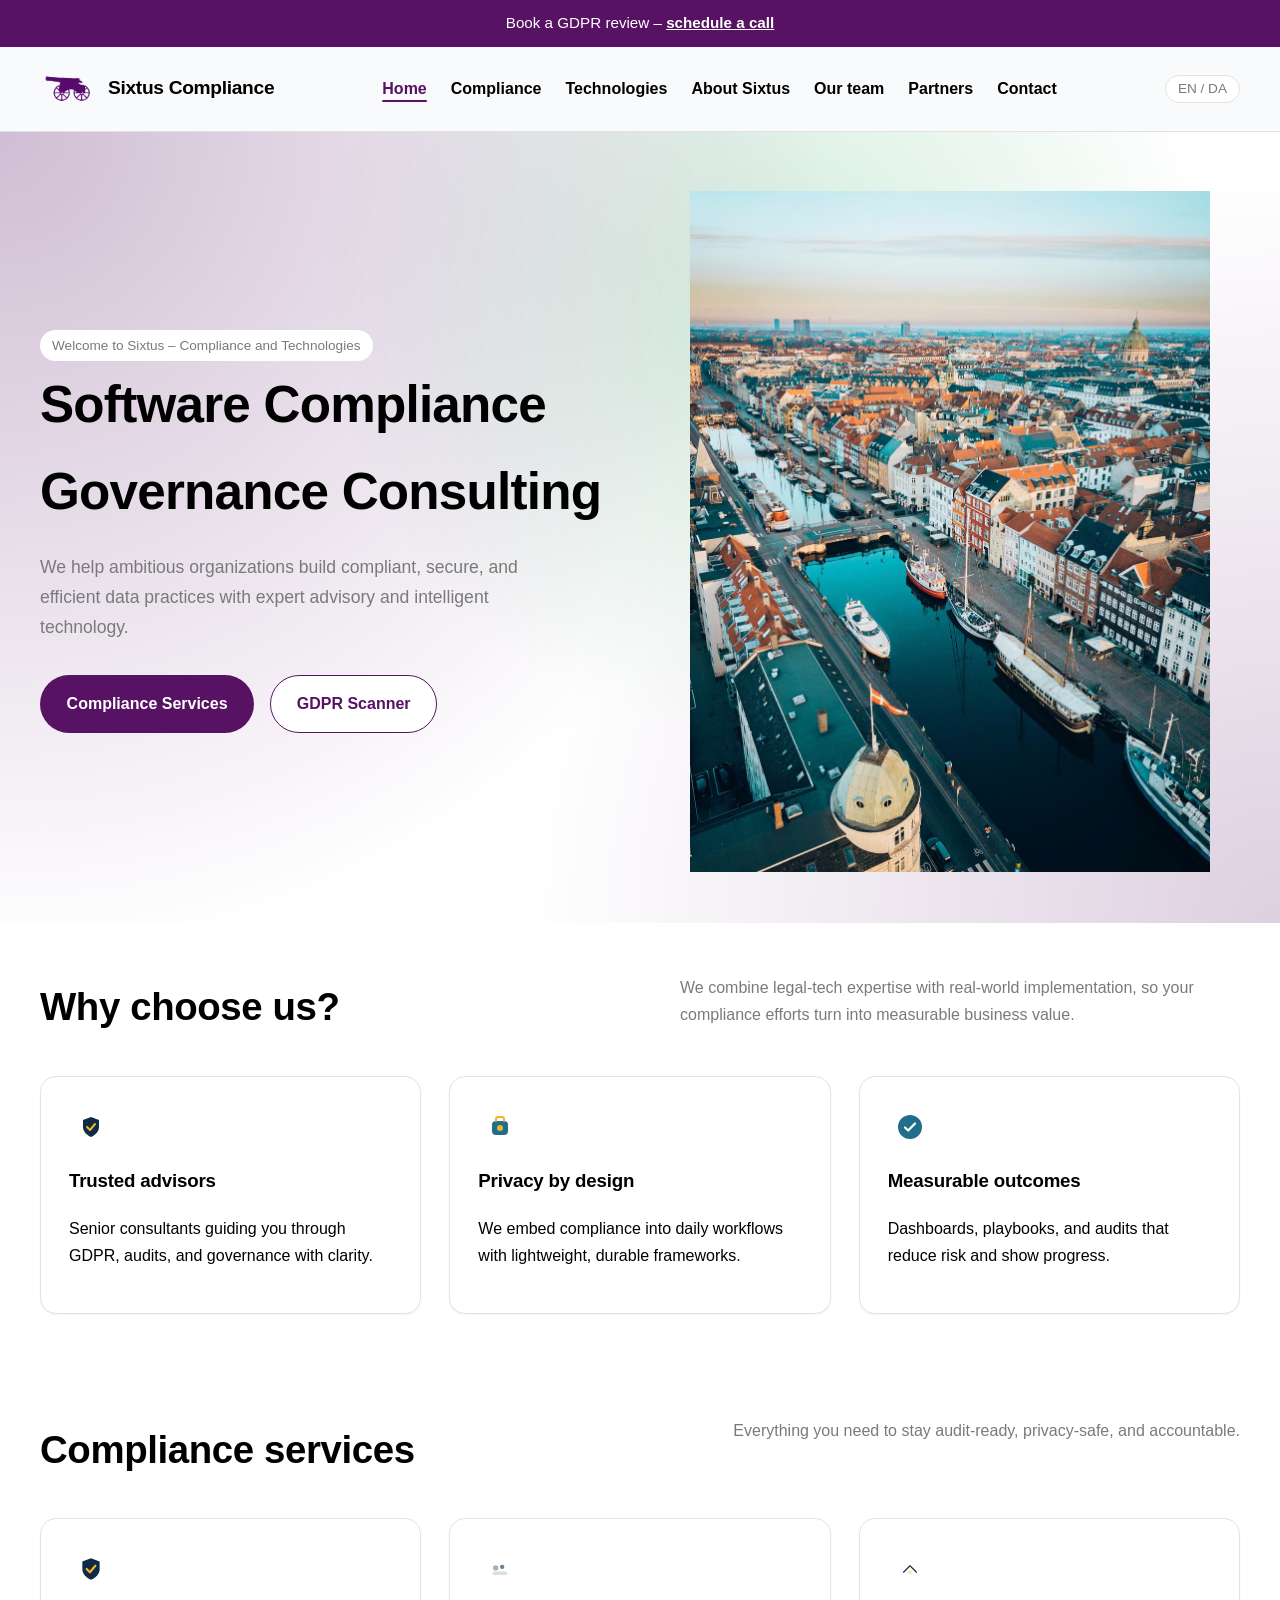
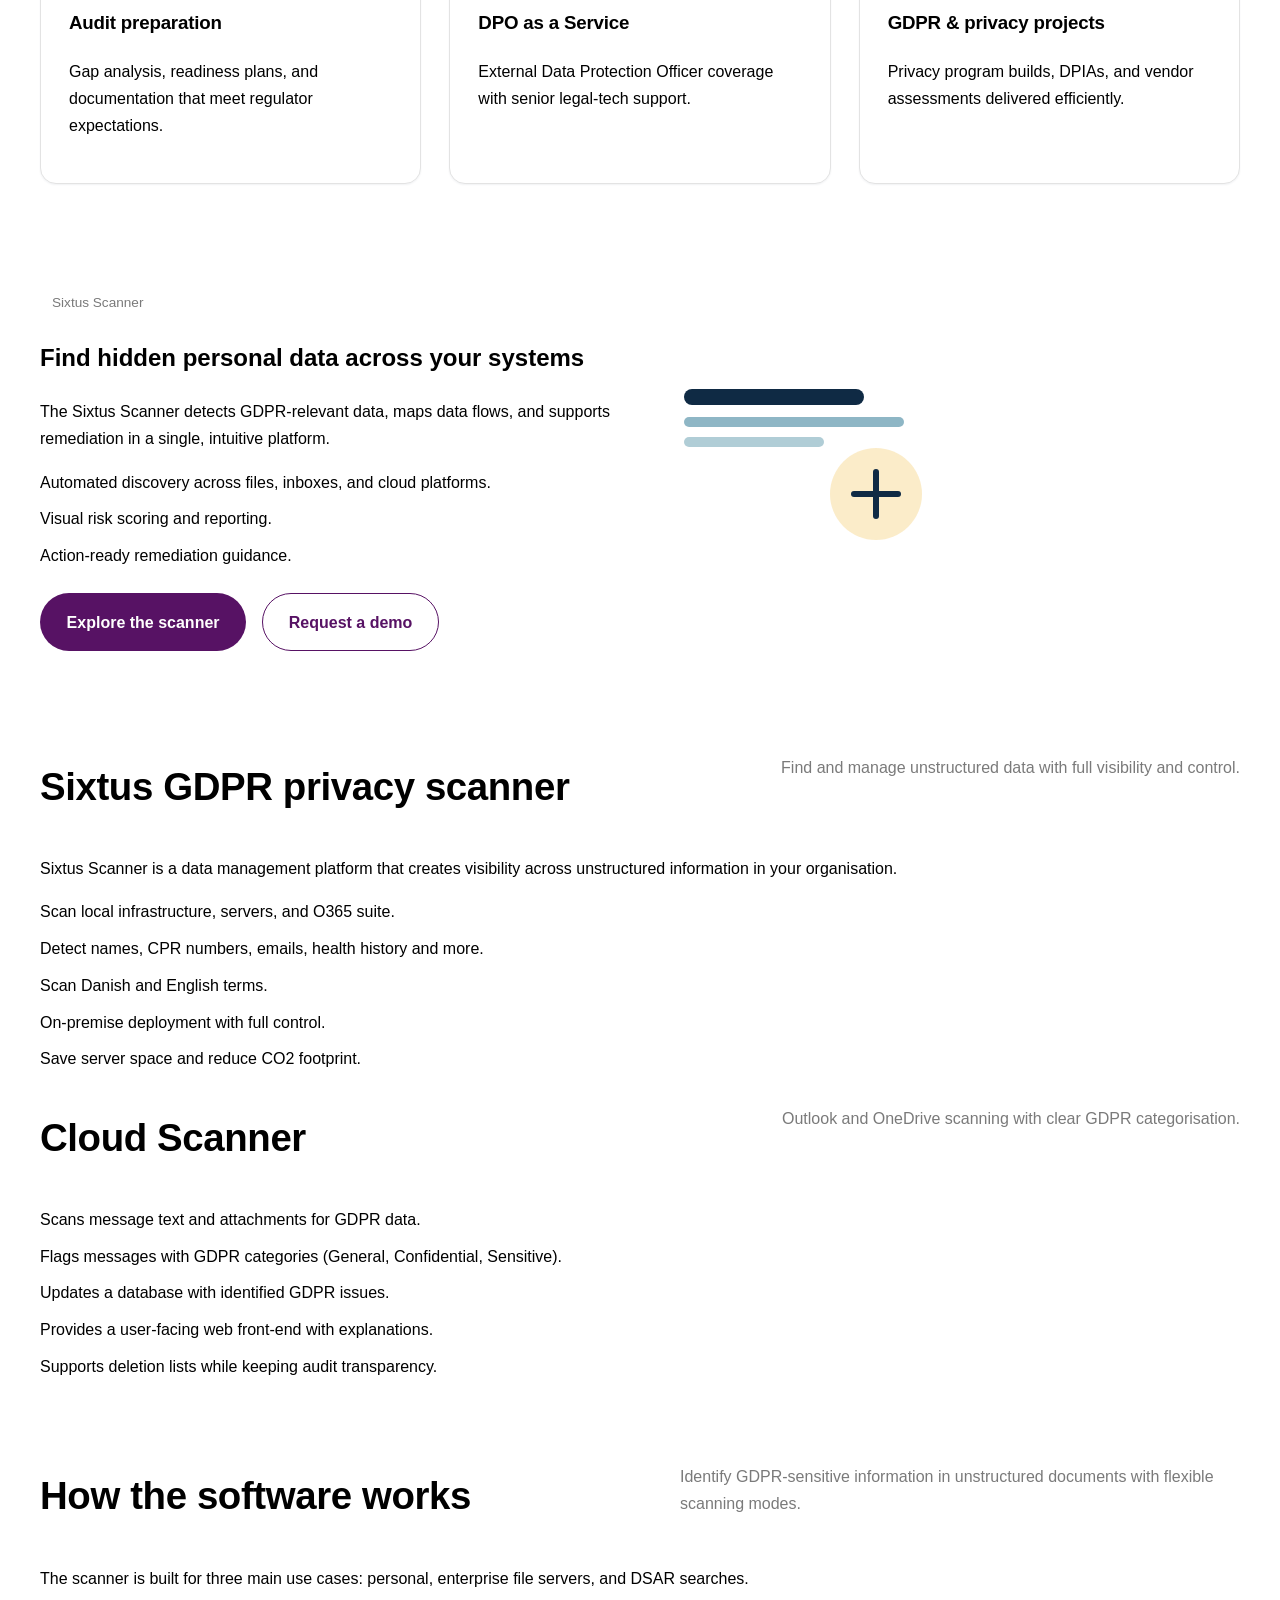
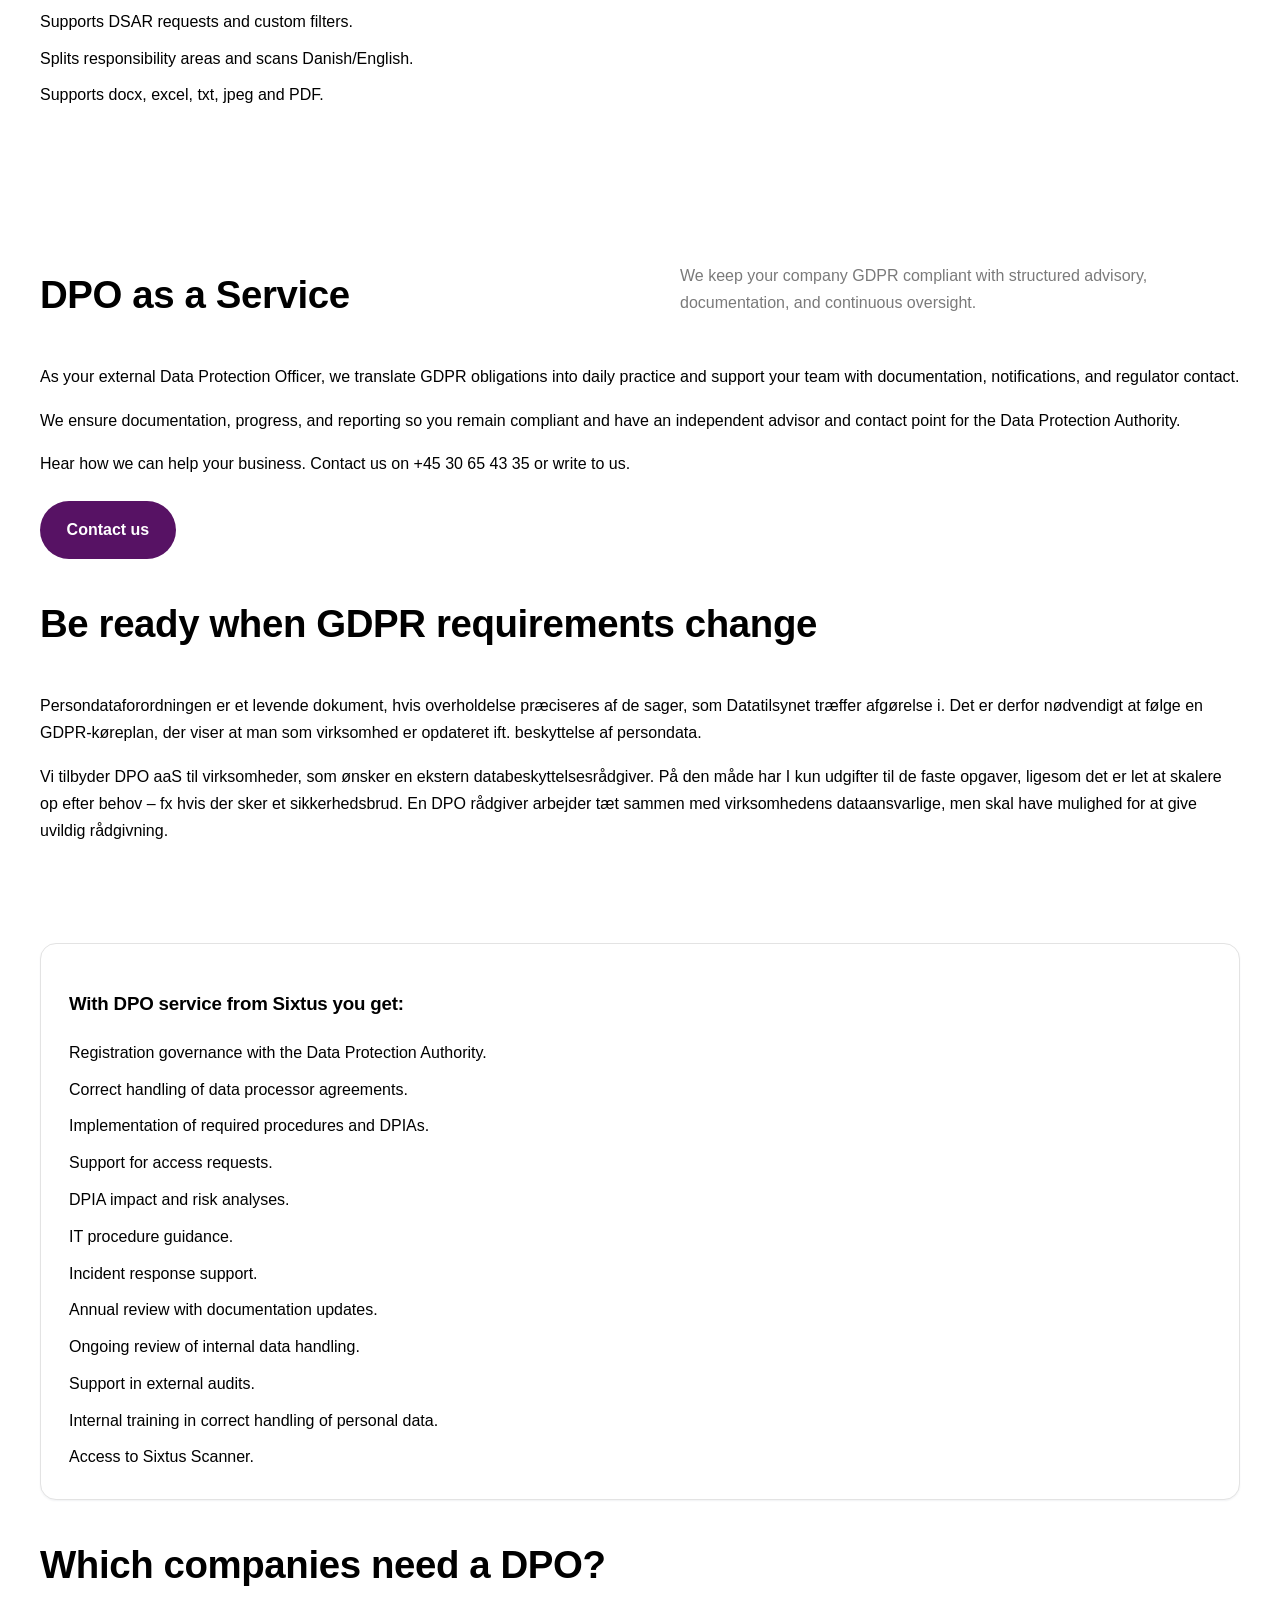
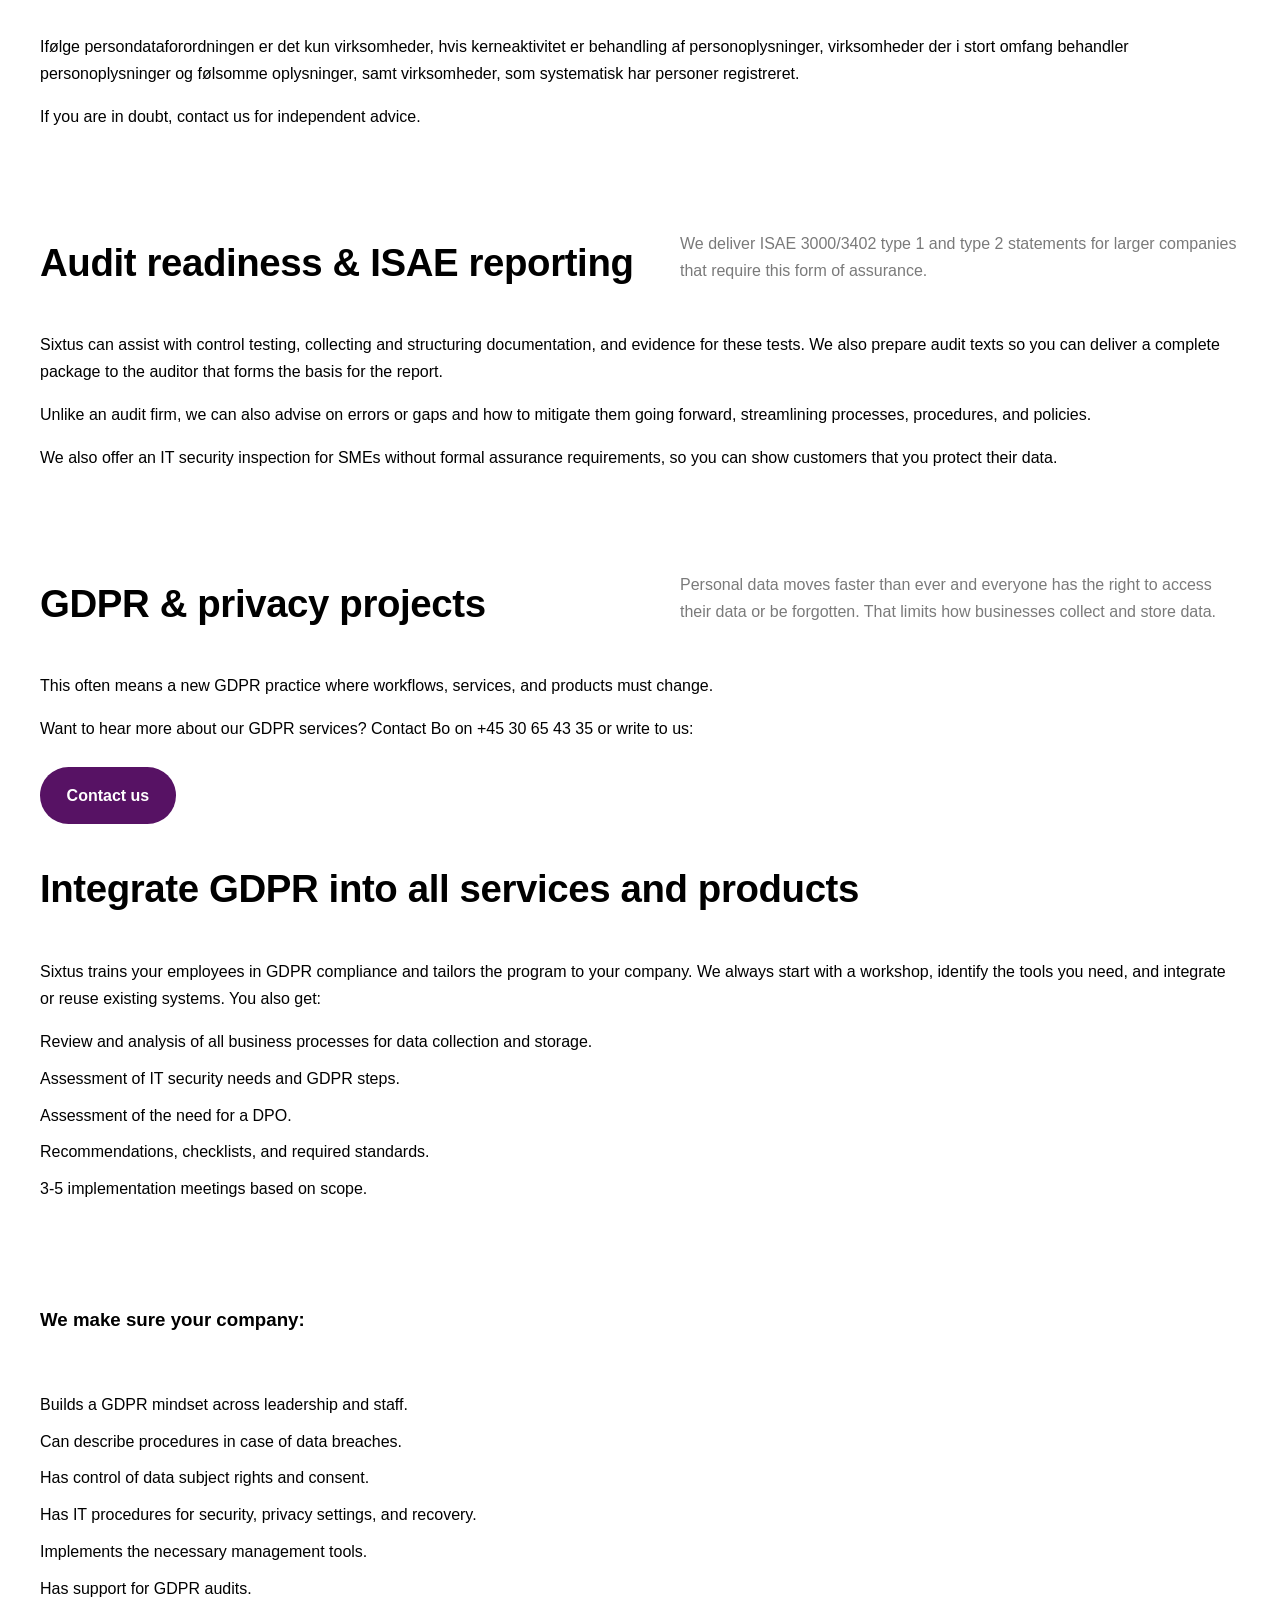
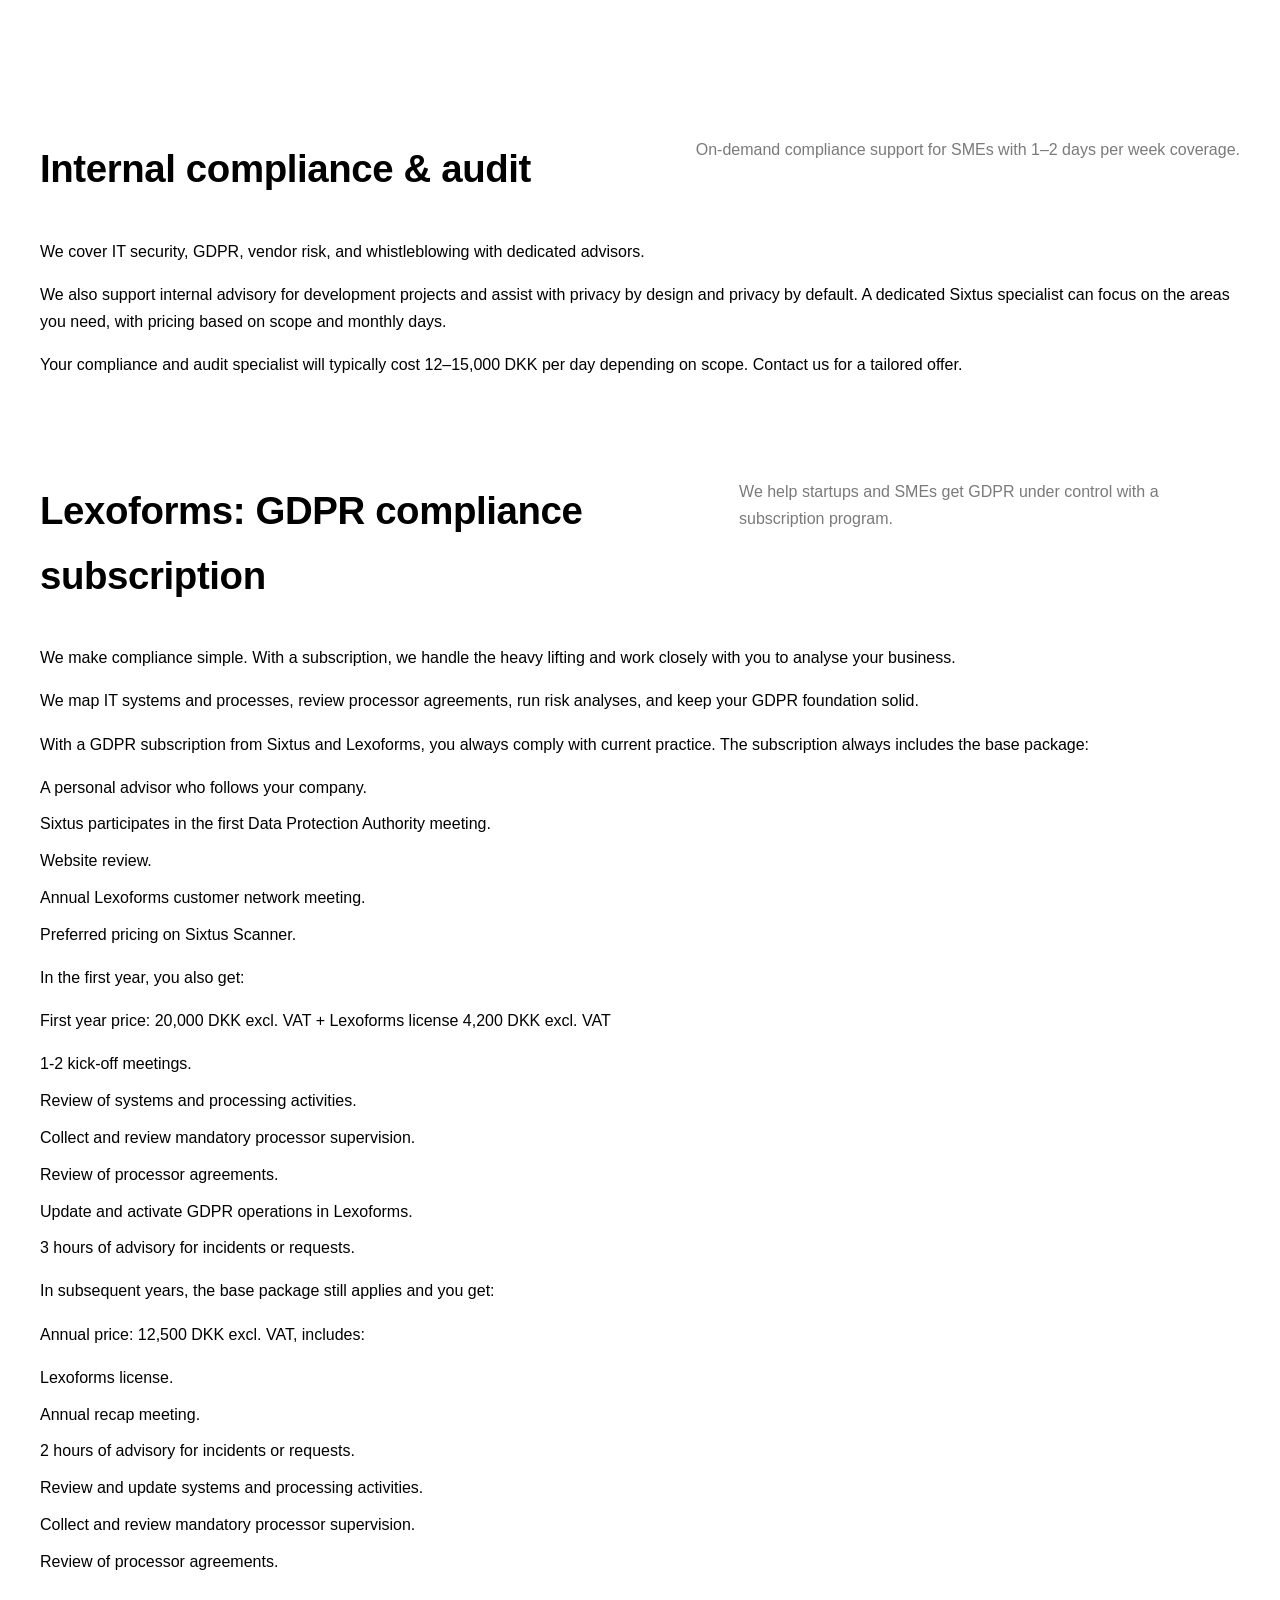
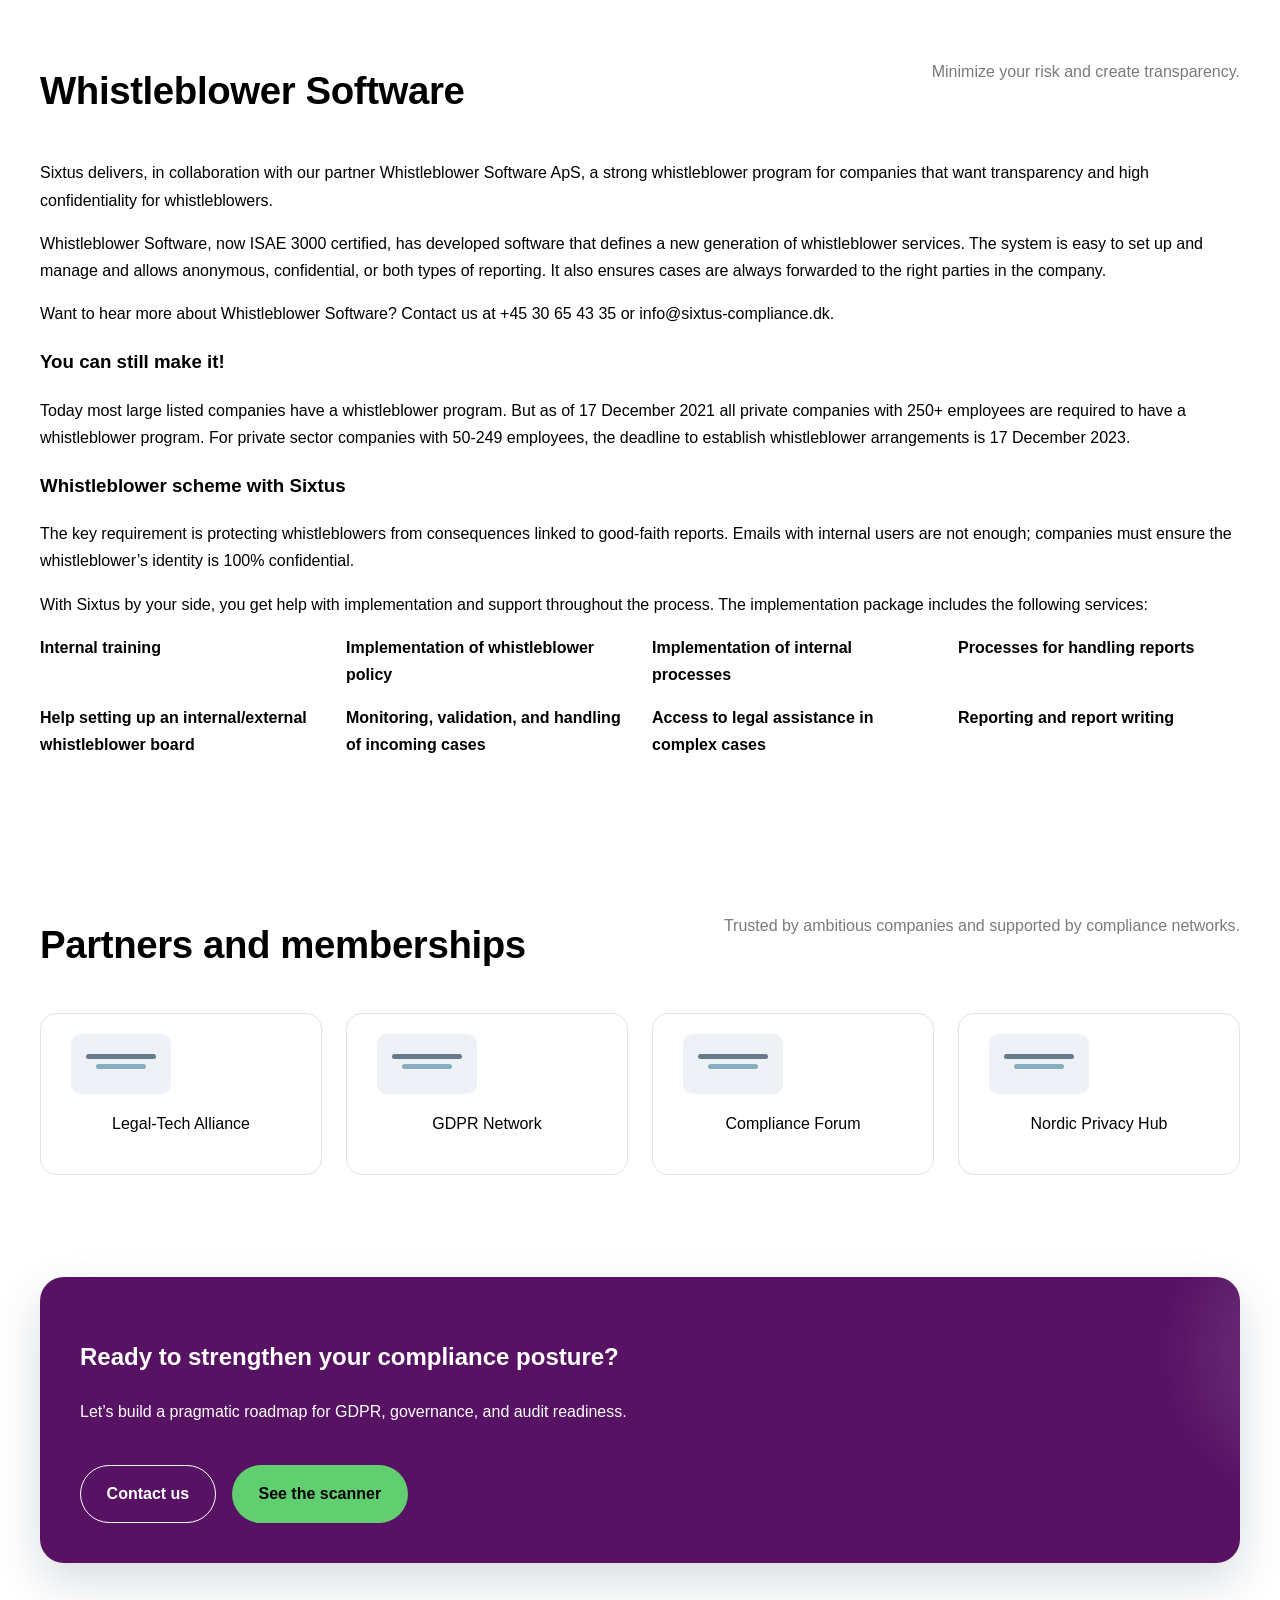
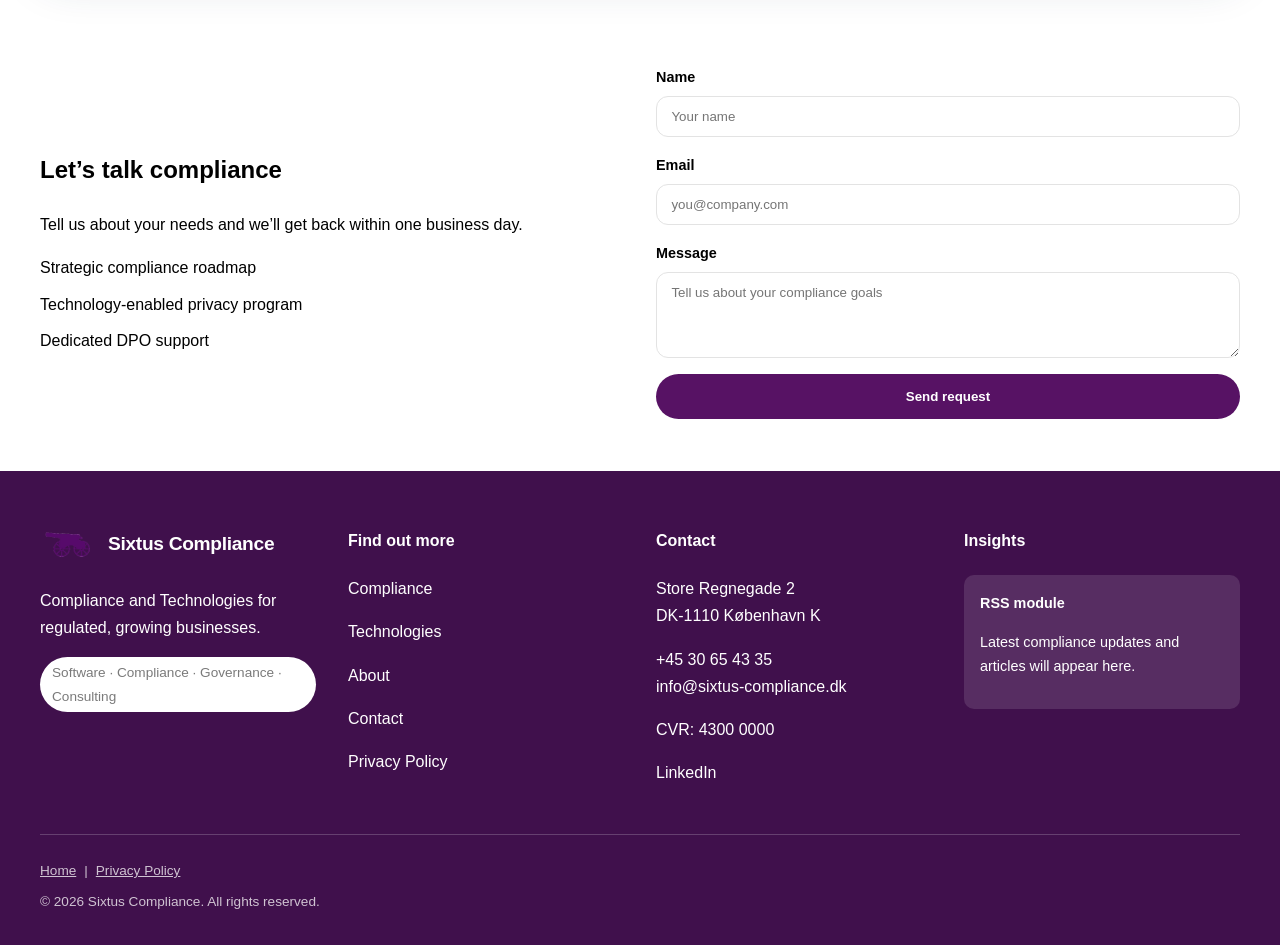
==== index.html @ a1f5cc8c "Move site to repo root for Pages" ====
<!DOCTYPE html>
<html lang="en">
<head>
  <meta charset="UTF-8">
  <meta name="viewport" content="width=device-width, initial-scale=1.0">
  <title>Sixtus Compliance – Modern Demo</title>
  <link rel="stylesheet" href="assets/css/styles.css">
  <link rel="icon" type="image/png" href="assets/images/cannon.png">
</head>
<body>
  <!-- Skip link for keyboard navigation -->
  <a class="skip-link" href="#content">Skip to content</a>
  <!-- Top announcement banner -->
  <div class="announcement">
    Book a GDPR review – <a href="contact.html">schedule a call</a>
  </div>

  <!-- Site header with logo, primary navigation, and language toggle -->
  <header class="site-header">
    <div class="container header-inner">
      <a class="logo" href="index.html">
  <img src="assets/images/cannon.png" alt="Sixtus logo" width="288" height="186" loading="lazy">
        <span>Sixtus Compliance</span>
      </a>

      <button class="nav-toggle" aria-label="Open menu" aria-expanded="false" data-nav-toggle>Menu</button>

      <nav class="primary-nav" aria-label="Primary">
        <ul>
          <li><a href="index.html">Home</a></li>
          <li class="nav-item">
            <a href="compliance.html">Compliance</a>
            <div class="dropdown">
              <a href="compliance.html#audit">Audit preparation</a>
              <a href="compliance.html#dpo">DPO as a Service</a>
              <a href="compliance.html#gdpr">GDPR & privacy projects</a>
              <a href="compliance.html#internal">Internal compliance & audit</a>
              <a href="compliance.html#lexoforms-details">Lexoforms</a>
              <a href="compliance.html#whistleblower-details">Whistleblower Software</a>
            </div>
          </li>
          <li class="nav-item">
            <a href="technologies.html">Technologies</a>
            <div class="dropdown">
              <a href="technologies.html#scanner">Sixtus Scanner</a>
              <a href="technologies.html#how">How it works</a>
            </div>
          </li>
          <li><a href="about.html">About Sixtus</a></li>
          <li><a href="team.html">Our team</a></li>
          <li><a href="partners.html">Partners</a></li>
          <li><a href="contact.html">Contact</a></li>
        </ul>
      </nav>

      <button class="lang-toggle" type="button" aria-label="Language switcher" aria-pressed="false" data-lang-toggle>EN / DA</button>
    </div>

    <div class="container mobile-panel" data-mobile-panel>
      <a href="index.html">Home</a>
      <a href="compliance.html">Compliance</a>
      <div class="sub-links">
        <a href="compliance.html#audit">Audit preparation</a>
        <a href="compliance.html#dpo">DPO as a Service</a>
        <a href="compliance.html#gdpr">GDPR & privacy projects</a>
        <a href="compliance.html#internal">Internal compliance & audit</a>
  <a href="compliance.html#lexoforms-details">Lexoforms</a>
  <a href="compliance.html#whistleblower-details">Whistleblower Software</a>
      </div>
      <a href="technologies.html">Technologies</a>
      <a href="about.html">About Sixtus</a>
      <a href="team.html">Our team</a>
      <a href="partners.html">Partners & memberships</a>
      <a href="contact.html">Contact</a>
    </div>
  </header>

  <!-- Main page content -->
  <main id="content">
    <!-- Hero section with value proposition and CTA -->
    <section class="hero">
      <div class="container hero-grid">
        <div>
          <div class="badge" data-lang-en="Welcome to Sixtus – Compliance and Technologies" data-lang-da="Velkommen til Sixtus – Compliance og Teknologi">Welcome to Sixtus – Compliance and Technologies</div>
          <h1 data-lang-en="Software Compliance Governance Consulting" data-lang-da="Software Compliance Governance Consulting">Software Compliance Governance Consulting</h1>
          <p data-lang-en="We help ambitious organizations build compliant, secure, and efficient data practices with expert advisory and intelligent technology." data-lang-da="Vi hjælper ambitiøse organisationer med at opbygge compliant, sikre og effektive datapraksisser med rådgivning og intelligent teknologi.">We help ambitious organizations build compliant, secure, and efficient data practices with expert advisory and intelligent technology.</p>
          <div class="button-group">
            <a class="btn btn-primary" href="compliance.html" data-lang-en="Compliance Services" data-lang-da="Compliance-ydelser">Compliance Services</a>
            <a class="btn btn-secondary" href="technologies.html" data-lang-en="GDPR Scanner" data-lang-da="GDPR Scanner">GDPR Scanner</a>
          </div>
        </div>
        <div>
          <img src="assets/images/hero-illustration.jpg" alt="Compliance and technology illustration" loading="lazy">
        </div>
      </div>
    </section>

  <!-- Why choose us (value pillars) -->
  <section class="section">
      <div class="container">
        <div class="section-header">
          <h2 data-lang-en="Why choose us?" data-lang-da="Hvorfor vælge os?">Why choose us?</h2>
          <p data-lang-en="We combine legal-tech expertise with real-world implementation, so your compliance efforts turn into measurable business value." data-lang-da="Vi kombinerer legal-tech ekspertise med praktisk implementering, så compliance skaber målbar forretningsværdi.">We combine legal-tech expertise with real-world implementation, so your compliance efforts turn into measurable business value.</p>
        </div>
        <div class="grid grid-3">
          <div class="card">
            <div class="icon-pill">
              <img src="assets/images/icon-shield.svg" alt="Security" width="24" height="24" loading="lazy">
            </div>
            <h3 data-lang-en="Trusted advisors" data-lang-da="Betroede rådgivere">Trusted advisors</h3>
            <p data-lang-en="Senior consultants guiding you through GDPR, audits, and governance with clarity." data-lang-da="Senior-konsulenter guider jer gennem GDPR, audits og governance med klarhed.">Senior consultants guiding you through GDPR, audits, and governance with clarity.</p>
          </div>
          <div class="card">
            <div class="icon-pill">
              <img src="assets/images/icon-privacy.svg" alt="Privacy" width="24" height="24" loading="lazy">
            </div>
            <h3 data-lang-en="Privacy by design" data-lang-da="Privacy by design">Privacy by design</h3>
            <p data-lang-en="We embed compliance into daily workflows with lightweight, durable frameworks." data-lang-da="Vi integrerer compliance i daglige arbejdsgange med lette og holdbare rammer.">We embed compliance into daily workflows with lightweight, durable frameworks.</p>
          </div>
          <div class="card">
            <div class="icon-pill">
              <img src="assets/images/icon-check.svg" alt="Verified" width="24" height="24" loading="lazy">
            </div>
            <h3 data-lang-en="Measurable outcomes" data-lang-da="Målbare resultater">Measurable outcomes</h3>
            <p data-lang-en="Dashboards, playbooks, and audits that reduce risk and show progress." data-lang-da="Dashboards, playbooks og audits der reducerer risiko og viser fremdrift.">Dashboards, playbooks, and audits that reduce risk and show progress.</p>
          </div>
        </div>
      </div>
    </section>

  <!-- Compliance services overview -->
  <section class="section" id="services">
      <div class="container">
        <div class="section-header">
          <h2 data-lang-en="Compliance services" data-lang-da="Compliance-ydelser">Compliance services</h2>
          <p data-lang-en="Everything you need to stay audit-ready, privacy-safe, and accountable." data-lang-da="Alt du behøver for at være audit-klar, privacy-sikker og ansvarlig.">Everything you need to stay audit-ready, privacy-safe, and accountable.</p>
        </div>
        <div class="grid grid-3">
          <div class="card" id="audit">
            <div class="icon-pill">
              <img src="assets/images/icon-shield.svg" alt="Audit preparation" width="26" height="26" loading="lazy">
            </div>
            <h3 data-lang-en="Audit preparation" data-lang-da="Audit-forberedelse">Audit preparation</h3>
            <p data-lang-en="Gap analysis, readiness plans, and documentation that meet regulator expectations." data-lang-da="Gap-analyse, readiness-planer og dokumentation der matcher regulatoriske krav.">Gap analysis, readiness plans, and documentation that meet regulator expectations.</p>
          </div>
          <div class="card" id="dpo">
            <div class="icon-pill">
              <img src="assets/images/team.svg" alt="DPO" width="26" height="26" loading="lazy">
            </div>
            <h3 data-lang-en="DPO as a Service" data-lang-da="DPO som en service">DPO as a Service</h3>
            <p data-lang-en="External Data Protection Officer coverage with senior legal-tech support." data-lang-da="Ekstern DPO-dækning med senior legal-tech support.">External Data Protection Officer coverage with senior legal-tech support.</p>
          </div>
          <div class="card" id="gdpr">
            <div class="icon-pill">
              <img src="assets/images/governance.svg" alt="GDPR projects" width="26" height="26" loading="lazy">
            </div>
            <h3 data-lang-en="GDPR & privacy projects" data-lang-da="GDPR- og privacy-projekter">GDPR & privacy projects</h3>
            <p data-lang-en="Privacy program builds, DPIAs, and vendor assessments delivered efficiently." data-lang-da="Privacy-programmer, DPIA'er og leverandørvurderinger leveret effektivt.">Privacy program builds, DPIAs, and vendor assessments delivered efficiently.</p>
          </div>
        </div>
      </div>
    </section>

  <!-- Scanner highlight block -->
  <section class="section" id="scanner">
      <div class="container split">
        <div>
          <div class="badge" data-lang-en="Sixtus Scanner" data-lang-da="Sixtus Scanner">Sixtus Scanner</div>
          <h2 data-lang-en="Find hidden personal data across your systems" data-lang-da="Find skjulte persondata på tværs af jeres systemer">Find hidden personal data across your systems</h2>
          <p data-lang-en="The Sixtus Scanner detects GDPR-relevant data, maps data flows, and supports remediation in a single, intuitive platform." data-lang-da="Sixtus Scanner identificerer GDPR-relevante data, kortlægger dataflow og understøtter remediation i én intuitiv platform.">The Sixtus Scanner detects GDPR-relevant data, maps data flows, and supports remediation in a single, intuitive platform.</p>
          <ul class="icon-list">
            <li data-lang-en="Automated discovery across files, inboxes, and cloud platforms." data-lang-da="Automatiseret discovery på tværs af filer, indbakker og cloud-platforme."><img src="assets/images/icon-check.svg" alt="" width="20" height="20" loading="lazy"> Automated discovery across files, inboxes, and cloud platforms.</li>
            <li data-lang-en="Visual risk scoring and reporting." data-lang-da="Visuel risikoscore og rapportering."><img src="assets/images/icon-check.svg" alt="" width="20" height="20" loading="lazy"> Visual risk scoring and reporting.</li>
            <li data-lang-en="Action-ready remediation guidance." data-lang-da="Handlingsklar remediation-guidance."><img src="assets/images/icon-check.svg" alt="" width="20" height="20" loading="lazy"> Action-ready remediation guidance.</li>
          </ul>
          <div class="button-group button-group--spaced">
            <a class="btn btn-primary" href="technologies.html" data-lang-en="Explore the scanner" data-lang-da="Udforsk scanneren">Explore the scanner</a>
            <a class="btn btn-secondary" href="contact.html" data-lang-en="Request a demo" data-lang-da="Book en demo">Request a demo</a>
          </div>
        </div>
        <div>
          <img src="assets/images/scanner.svg" alt="Sixtus Scanner interface" loading="lazy">
        </div>
      </div>
    </section>

  <!-- Scanner feature details and sub-sections -->
  <section class="section" id="scanner-details">
      <div class="container">
        <div class="section-header">
          <h2 data-lang-en="Sixtus GDPR privacy scanner" data-lang-da="Sixtus GDPR privacy scanner">Sixtus GDPR privacy scanner</h2>
          <p data-lang-en="Find and manage unstructured data with full visibility and control." data-lang-da="Find og håndter jeres ustrukturerede data">Find og håndter jeres ustrukturerede data</p>
        </div>
        <p data-lang-en="Sixtus Scanner is a data management platform that creates visibility across unstructured information in your organisation." data-lang-da="Sixtus Scanner er et unikt data management software, der skaber overblik over ustruktureret data i din virksomhed.">Sixtus Scanner er et unikt data management software, der skaber overblik over ustruktureret data i din virksomhed.</p>
        <ul class="icon-list">
          <li data-lang-en="Scan local infrastructure, servers, and O365 suite." data-lang-da="Scan lokal infrastruktur, servere og O365 Suite"><img src="assets/images/icon-check.svg" alt="" width="20" height="20" loading="lazy"> Scan lokal infrastruktur, servere og O365 Suite</li>
          <li data-lang-en="Detect names, CPR numbers, emails, health history and more." data-lang-da="Scan efter fx navne, CPR-numre, e-mails, sygdomshistorik mv."><img src="assets/images/icon-check.svg" alt="" width="20" height="20" loading="lazy"> Scan efter fx navne, CPR-numre, e-mails, sygdomshistorik mv.</li>
          <li data-lang-en="Scan Danish and English terms." data-lang-da="Scan efter danske og engelske termer"><img src="assets/images/icon-check.svg" alt="" width="20" height="20" loading="lazy"> Scan efter danske og engelske termer</li>
          <li data-lang-en="On-premise deployment with full control." data-lang-da="Få en on-premise løsning og fuld kontrol"><img src="assets/images/icon-check.svg" alt="" width="20" height="20" loading="lazy"> Få en on-premise løsning og fuld kontrol</li>
          <li data-lang-en="Save server space and reduce CO2 footprint." data-lang-da="Spar serverplads og reducerer jeres CO2-udledning"><img src="assets/images/icon-check.svg" alt="" width="20" height="20" loading="lazy"> Spar serverplads og reducerer jeres CO2-udledning</li>
        </ul>

        <div class="section section-spaced" id="cloud-scanner">
          <div class="section-header">
            <h2 data-lang-en="Cloud Scanner" data-lang-da="Cloud Scanner">Cloud Scanner</h2>
            <p data-lang-en="Outlook and OneDrive scanning with clear GDPR categorisation." data-lang-da="Cloud Scanneren læser alle meddelelser i Outlook og dokumenter i OneDrive.">Cloud Scanneren læser alle meddelelser i Outlook og dokumenter i OneDrive.</p>
          </div>
          <ul class="icon-list">
            <li data-lang-en="Scans message text and attachments for GDPR data." data-lang-da="Læser og scanner meddelelsesteksten og vedhæftede filer for GDPR-oplysninger"><img src="assets/images/icon-check.svg" alt="" width="20" height="20" loading="lazy"> Læser og scanner meddelelsesteksten og vedhæftede filer for GDPR-oplysninger</li>
            <li data-lang-en="Flags messages with GDPR categories (General, Confidential, Sensitive)." data-lang-da="Hvis en meddelelse indeholder GDPR-oplysninger, markeres meddelelsen med en synlig kategori"><img src="assets/images/icon-check.svg" alt="" width="20" height="20" loading="lazy"> Hvis en meddelelse indeholder GDPR-oplysninger, markeres meddelelsen med en synlig kategori</li>
            <li data-lang-en="Updates a database with identified GDPR issues." data-lang-da="Opdaterer en database med de identificerede GDPR-problemer"><img src="assets/images/icon-check.svg" alt="" width="20" height="20" loading="lazy"> Opdaterer en database med de identificerede GDPR-problemer</li>
            <li data-lang-en="Provides a user-facing web front-end with explanations." data-lang-da="Tilbyder brugertilgængelig webfront-end med en detaljeret forklaring af alle GDPR-problemer"><img src="assets/images/icon-check.svg" alt="" width="20" height="20" loading="lazy"> Tilbyder brugertilgængelig webfront-end med en detaljeret forklaring af alle GDPR-problemer</li>
            <li data-lang-en="Supports deletion lists while keeping audit transparency." data-lang-da="Scanneren sletter ikke automatisk nogen beskeder eller filer, men giver mulighed for slettelister"><img src="assets/images/icon-check.svg" alt="" width="20" height="20" loading="lazy"> Scanneren sletter ikke automatisk nogen beskeder eller filer, men giver mulighed for slettelister</li>
          </ul>
        </div>

        <div class="section section-spaced" id="scanner-how">
          <div class="section-header">
            <h2 data-lang-en="How the software works" data-lang-da="Sådan fungerer softwaren">Sådan fungerer softwaren</h2>
            <p data-lang-en="Identify GDPR-sensitive information in unstructured documents with flexible scanning modes." data-lang-da="Få hjælp til at identificere GDPR følsomme oplysninger i ustrukturerede dokumenter">Få hjælp til at identificere GDPR følsomme oplysninger i ustrukturerede dokumenter</p>
          </div>
          <p data-lang-en="The scanner is built for three main use cases: personal, enterprise file servers, and DSAR searches." data-lang-da="Scanneren er udviklet til tre hovedformål: en personlig version til privat brug, en version til virksomhedsbrug og en DSAR version.">Scanneren er udviklet til tre hovedformål: en personlig version til privat brug, en version til virksomhedsbrug fx filservere og ekstern scanning af medarbejder-pc’er og en DSAR version.</p>
          <ul class="icon-list">
            <li data-lang-en="Supports DSAR requests and custom filters." data-lang-da="Data Subject Access Requests (DSAR) og opsætning af egne filtre"><img src="assets/images/icon-check.svg" alt="" width="20" height="20" loading="lazy"> Data Subject Access Requests (DSAR)</li>
            <li data-lang-en="Splits responsibility areas and scans Danish/English." data-lang-da="Opdeling af ansvarsområder og scanning på dansk og/eller engelsk"><img src="assets/images/icon-check.svg" alt="" width="20" height="20" loading="lazy"> Opdeling af ansvarsområder</li>
            <li data-lang-en="Supports docx, excel, txt, jpeg and PDF." data-lang-da="Scanning filtyper: docx, excel, txt, jpeg og PDF"><img src="assets/images/icon-check.svg" alt="" width="20" height="20" loading="lazy"> Scanning filtyper: docx, excel, txt, jpeg og PDF</li>
          </ul>
        </div>
      </div>
    </section>

  <!-- DPO service deep-dive -->
  <section class="section" id="compliance-details">
      <div class="container">
        <div class="section-header">
          <h2 data-lang-en="DPO as a Service" data-lang-da="DPO as a Service">DPO as a Service</h2>
          <p data-lang-en="We keep your company GDPR compliant with structured advisory, documentation, and continuous oversight." data-lang-da="Vi holder din virksomhed GDPR compliant">Vi holder din virksomhed GDPR compliant</p>
        </div>
        <p data-lang-en="As your external Data Protection Officer, we translate GDPR obligations into daily practice and support your team with documentation, notifications, and regulator contact." data-lang-da="Som ekstern databeskyttelsesrådgiver (DPO), gør vi det nemmere for din virksomhed at leve op til de gældende GDPR krav og omsætte reglerne for databeskyttelse til praksis.">Som ekstern databeskyttelsesrådgiver (DPO), gør vi det nemmere for din virksomhed at leve op til de gældende GDPR krav og omsætte reglerne for databeskyttelse til praksis.</p>
        <p data-lang-en="We ensure documentation, progress, and reporting so you remain compliant and have an independent advisor and contact point for the Data Protection Authority." data-lang-da="Vi sørger for dokumentation, fremdrift og underretninger, så I løbende overholder persondataforordningen. Vi fungerer også som uvildig rådgiver og kontaktperson til Datatilsynet.">Vi sørger for dokumentation, fremdrift og underretninger, så I løbende overholder persondataforordningen. Vi fungerer også som uvildig rådgiver og kontaktperson til Datatilsynet.</p>
        <p data-lang-en="Hear how we can help your business. Contact us on +45 30 65 43 35 or write to us." data-lang-da="Hør hvordan vi kan hjælpe din virksomhed. Kontakt os på +45 30 65 43 35 eller skriv til os:">Hør hvordan vi kan hjælpe din virksomhed. Kontakt os på +45 30 65 43 35 eller skriv til os:</p>
        <div class="button-group button-group--spaced">
          <a class="btn btn-primary" href="contact.html" data-lang-en="Contact us" data-lang-da="Kontakt os">Kontakt os</a>
        </div>

        <div class="section section-spaced">
          <div class="section-header">
            <h2 data-lang-en="Be ready when GDPR requirements change" data-lang-da="Vær klar når GDPR-kravene opdateres">Vær klar når GDPR-kravene opdateres</h2>
          </div>
          <p data-lang-en="Persondataforordningen er et levende dokument, hvis overholdelse præciseres af de sager, som Datatilsynet træffer afgørelse i. Det er derfor nødvendigt at følge en GDPR-køreplan, der viser at man som virksomhed er opdateret ift. beskyttelse af persondata." data-lang-da="Persondataforordningen er et levende dokument, hvis overholdelse præciseres af de sager, som Datatilsynet træffer afgørelse i. Det er derfor nødvendigt at følge en GDPR-køreplan, der viser at man som virksomhed er opdateret ift. beskyttelse af persondata.">Persondataforordningen er et levende dokument, hvis overholdelse præciseres af de sager, som Datatilsynet træffer afgørelse i. Det er derfor nødvendigt at følge en GDPR-køreplan, der viser at man som virksomhed er opdateret ift. beskyttelse af persondata.</p>
          <p data-lang-en="Vi tilbyder DPO aaS til virksomheder, som ønsker en ekstern databeskyttelsesrådgiver. På den måde har I kun udgifter til de faste opgaver, ligesom det er let at skalere op efter behov – fx hvis der sker et sikkerhedsbrud. En DPO rådgiver arbejder tæt sammen med virksomhedens dataansvarlige, men skal have mulighed for at give uvildig rådgivning." data-lang-da="Vi tilbyder DPO aaS til virksomheder, som ønsker en ekstern databeskyttelsesrådgiver. På den måde har I kun udgifter til de faste opgaver, ligesom det er let at skalere op efter behov – fx hvis der sker et sikkerhedsbrud. En DPO rådgiver arbejder tæt sammen med virksomhedens dataansvarlige, men skal have mulighed for at give uvildig rådgivning.">Vi tilbyder DPO aaS til virksomheder, som ønsker en ekstern databeskyttelsesrådgiver. På den måde har I kun udgifter til de faste opgaver, ligesom det er let at skalere op efter behov – fx hvis der sker et sikkerhedsbrud. En DPO rådgiver arbejder tæt sammen med virksomhedens dataansvarlige, men skal have mulighed for at give uvildig rådgivning.</p>
        </div>

        <div class="card card-spaced">
          <h3 data-lang-en="With DPO service from Sixtus you get:" data-lang-da="Med DPO service fra Sixtus får din virksomhed:">Med DPO service fra Sixtus får din virksomhed:</h3>
          <ul class="icon-list">
            <li data-lang-en="Registration governance with the Data Protection Authority." data-lang-da="Styr på alle registreringer hos Datatilsynet"><img src="assets/images/icon-check.svg" alt="" width="20" height="20" loading="lazy"> Styr på alle registreringer hos Datatilsynet</li>
            <li data-lang-en="Correct handling of data processor agreements." data-lang-da="Korrekt håndtering af databehandleraftaler"><img src="assets/images/icon-check.svg" alt="" width="20" height="20" loading="lazy"> Korrekt håndtering af databehandleraftaler</li>
            <li data-lang-en="Implementation of required procedures and DPIAs." data-lang-da="Implementering af alle nødvendige procedurer og DPIAs"><img src="assets/images/icon-check.svg" alt="" width="20" height="20" loading="lazy"> Implementering af alle nødvendige procedurer</li>
            <li data-lang-en="Support for access requests." data-lang-da="Assistance ifbm. indsigtsanmodninger"><img src="assets/images/icon-check.svg" alt="" width="20" height="20" loading="lazy"> Assistance ifbm. indsigtsanmodninger</li>
            <li data-lang-en="DPIA impact and risk analyses." data-lang-da="Konsekvens- og risikoanalyser (DPIAs)"><img src="assets/images/icon-check.svg" alt="" width="20" height="20" loading="lazy"> Konsekvens- og risikoanalyser (DPIAs)</li>
            <li data-lang-en="IT procedure guidance." data-lang-da="Rådgivning om IT-procedurer ift. GDPR compliance"><img src="assets/images/icon-check.svg" alt="" width="20" height="20" loading="lazy"> Rådgivning om IT-procedurer ift. GDPR compliance</li>
            <li data-lang-en="Incident response support." data-lang-da="Akut support i tilfælde af databrud"><img src="assets/images/icon-check.svg" alt="" width="20" height="20" loading="lazy"> Akut support i tilfælde af databrud</li>
            <li data-lang-en="Annual review with documentation updates." data-lang-da="Årligt eftersyn med opdatering af al dokumentation"><img src="assets/images/icon-check.svg" alt="" width="20" height="20" loading="lazy"> Årligt eftersyn med opdatering af al dokumentation</li>
            <li data-lang-en="Ongoing review of internal data handling." data-lang-da="Løbende revision af den interne datahåndtering og dokumentation"><img src="assets/images/icon-check.svg" alt="" width="20" height="20" loading="lazy"> Løbende revision af den interne datahåndtering og dokumentation</li>
            <li data-lang-en="Support in external audits." data-lang-da="Support og rådgivning i tilfælde af ekstern audit"><img src="assets/images/icon-check.svg" alt="" width="20" height="20" loading="lazy"> Support og rådgivning i tilfælde af ekstern audit</li>
            <li data-lang-en="Internal training in correct handling of personal data." data-lang-da="Intern uddannelse i korrekt håndtering af persondata"><img src="assets/images/icon-check.svg" alt="" width="20" height="20" loading="lazy"> Intern uddannelse i korrekt håndtering af persondata</li>
            <li data-lang-en="Access to Sixtus Scanner." data-lang-da="Adgang til Sixtus Scanner"><img src="assets/images/icon-check.svg" alt="" width="20" height="20" loading="lazy"> Adgang til Sixtus Scanner</li>
          </ul>
        </div>

        <div class="section section-spaced">
          <div class="section-header">
            <h2 data-lang-en="Which companies need a DPO?" data-lang-da="Hvilke virksomheder skal have en DPO?">Hvilke virksomheder skal have en DPO?</h2>
          </div>
          <p data-lang-en="Ifølge persondataforordningen er det kun virksomheder, hvis kerneaktivitet er behandling af personoplysninger, virksomheder der i stort omfang behandler personoplysninger og følsomme oplysninger, samt virksomheder, som systematisk har personer registreret." data-lang-da="Ifølge persondataforordningen er det kun virksomheder, hvis kerneaktivitet er behandling af personoplysninger, virksomheder der i stort omfang behandler personoplysninger og følsomme oplysninger, samt virksomheder, som systematisk har personer registreret.">Ifølge persondataforordningen er det kun virksomheder, hvis kerneaktivitet er behandling af personoplysninger, virksomheder der i stort omfang behandler personoplysninger og følsomme oplysninger, samt virksomheder, som systematisk har personer registreret.</p>
          <p data-lang-en="If you are in doubt, contact us for independent advice." data-lang-da="Hvis du er i tvivl om din virksomhed skal have en DPO, så er du velkommen til at kontakte os for uvildig rådgivning.">Hvis du er i tvivl om din virksomhed skal have en DPO, så er du velkommen til at kontakte os for uvildig rådgivning.</p>
        </div>

  <div class="section section-spaced">
          <div class="section-header">
            <h2 data-lang-en="Audit readiness & ISAE reporting" data-lang-da="Erklæringsklargøring">Erklæringsklargøring</h2>
            <p data-lang-en="We deliver ISAE 3000/3402 type 1 and type 2 statements for larger companies that require this form of assurance." data-lang-da="Vi tilbyder en ISAE 3000/3402 type 1 og type 2 til større virksomheder, der har krav om denne form for revision i deres databehandleraftaler.">Vi tilbyder en ISAE 3000/3402 type 1 og type 2 til større virksomheder, der har krav om denne form for revision i deres databehandleraftaler.</p>
          </div>
          <p data-lang-en="Sixtus can assist with control testing, collecting and structuring documentation, and evidence for these tests. We also prepare audit texts so you can deliver a complete package to the auditor that forms the basis for the report." data-lang-da="Sixtus kan assistere med klargøring til kontroltests, hjælpe med indsamling og strukturering af dokumentation og bevisførelse ift. disse tests. Derudover kan vi assistere med klargøring af revisionstekster, således at I kan levere en samlet pakke til revisoren, som skal danne grundlag for rapporten.">Sixtus kan assistere med klargøring til kontroltests, hjælpe med indsamling og strukturering af dokumentation og bevisførelse ift. disse tests. Derudover kan vi assistere med klargøring af revisionstekster, således at I kan levere en samlet pakke til revisoren, som skal danne grundlag for rapporten.</p>
          <p data-lang-en="Unlike an audit firm, we can also advise on errors or gaps and how to mitigate them going forward, streamlining processes, procedures, and policies." data-lang-da="Samtidig vil vi, i modsætning til et revisionshus, kunne levere rådgivning ift. fejl eller mangler og hvordan disse mitigeres fremadrettet. Dermed kan vi sørge for en strømlining af både processer, procedurer og politikker på området.">Samtidig vil vi, i modsætning til et revisionshus, kunne levere rådgivning ift. fejl eller mangler og hvordan disse mitigeres fremadrettet. Dermed kan vi sørge for en strømlining af både processer, procedurer og politikker på området.</p>
          <p data-lang-en="We also offer an IT security inspection for SMEs without formal assurance requirements, so you can show customers that you protect their data." data-lang-da="Udover ovenstående kan vi også tilbyde en IT-sikkerheds inspektion. Denne løsning er ideel for SMV’er, der ikke har krav fra samarbejdspartnere ift. hvilken type årlig erklæring de skal levere. Med inspektionen vil I også være i stand til at vise jeres kunder, at I passer godt på deres data.">Udover ovenstående kan vi også tilbyde en IT-sikkerheds inspektion. Denne løsning er ideel for SMV’er, der ikke har krav fra samarbejdspartnere ift. hvilken type årlig erklæring de skal levere. Med inspektionen vil I også være i stand til at vise jeres kunder, at I passer godt på deres data.</p>
        </div>

  <div class="section section-spaced">
          <div class="section-header">
            <h2 data-lang-en="GDPR & privacy projects" data-lang-da="GDPR og privacy projekter">GDPR og privacy projekter</h2>
            <p data-lang-en="Personal data moves faster than ever and everyone has the right to access their data or be forgotten. That limits how businesses collect and store data." data-lang-da="Persondata flyder hurtigere end nogensinde før og alle har ret til indsigt i egne data og til at blive glemt. Netop derfor begrænses virksomheders ret til at indhente og opbevare persondata.">Persondata flyder hurtigere end nogensinde før og alle har ret til indsigt i egne data og til at blive glemt. Netop derfor begrænses virksomheders ret til at indhente og opbevare persondata.</p>
          </div>
          <p data-lang-en="This often means a new GDPR practice where workflows, services, and products must change." data-lang-da="Dette indebærer ofte etableringen af en ny GDPR-praksis, hvor både arbejdsgange, men også ydelser og produkter skal ændres.">Dette indebærer ofte etableringen af en ny GDPR-praksis, hvor både arbejdsgange, men også ydelser og produkter skal ændres.</p>
          <p data-lang-en="Want to hear more about our GDPR services? Contact Bo on +45 30 65 43 35 or write to us:" data-lang-da="Vil du høre mere om vores GDPR services? Så kontakt Bo på +45 30 65 43 35 eller skriv til os:">Vil du høre mere om vores GDPR services? Så kontakt Bo på +45 30 65 43 35 eller skriv til os:</p>
          <div class="button-group button-group--spaced">
            <a class="btn btn-primary" href="contact.html" data-lang-en="Contact us" data-lang-da="Kontakt os">Kontakt os</a>
          </div>

          <div class="section section-spaced">
            <div class="section-header">
              <h2 data-lang-en="Integrate GDPR into all services and products" data-lang-da="Integrer GDPR i alle ydelser og produkter">Integrer GDPR i alle ydelser og produkter</h2>
            </div>
            <p data-lang-en="Sixtus trains your employees in GDPR compliance and tailors the program to your company. We always start with a workshop, identify the tools you need, and integrate or reuse existing systems. You also get:" data-lang-da="Sixtus kan hjælpe med at uddanne dine medarbejdere i GDPR compliance og vi skræddersyer forløbet til jeres virksomhed. Et samarbejde indledes altid med en workshop, vi ser på hvilke nye redskaber, din virksomhed har brug for og hvilke eksisterende systemer, der kan integreres eller genbruges. Derudover får I:">Sixtus kan hjælpe med at uddanne dine medarbejdere i GDPR compliance og vi skræddersyer forløbet til jeres virksomhed. Et samarbejde indledes altid med en workshop, vi ser på hvilke nye redskaber, din virksomhed har brug for og hvilke eksisterende systemer, der kan integreres eller genbruges. Derudover får I:</p>
            <ul class="icon-list">
              <li data-lang-en="Review and analysis of all business processes for data collection and storage." data-lang-da="Gennemgået og analyseret alle forretningsprocesser ifm. indsamling og opbevaring af data"><img src="assets/images/icon-check.svg" alt="" width="20" height="20" loading="lazy"> Gennemgået og analyseret alle forretningsprocesser ifm. indsamling og opbevaring af data</li>
              <li data-lang-en="Assessment of IT security needs and GDPR steps." data-lang-da="Afdækket behov for IT-sikkerhed og afdækker de nødvendige skridt mod GDPR compliance"><img src="assets/images/icon-check.svg" alt="" width="20" height="20" loading="lazy"> Afdækket behov for IT-sikkerhed og afdækker de nødvendige skridt mod GDPR compliance</li>
              <li data-lang-en="Assessment of the need for a DPO." data-lang-da="Afdækket nødvendighed for en databeskyttelsesrådgiver (DPO)"><img src="assets/images/icon-check.svg" alt="" width="20" height="20" loading="lazy"> Afdækket nødvendighed for en databeskyttelsesrådgiver (DPO)</li>
              <li data-lang-en="Recommendations, checklists, and required standards." data-lang-da="Anbefalinger, solide tjeklister og nødvendige standarder"><img src="assets/images/icon-check.svg" alt="" width="20" height="20" loading="lazy"> Anbefalinger, solide tjeklister og nødvendige standarder</li>
              <li data-lang-en="3-5 implementation meetings based on scope." data-lang-da="3-5 implementeringsmøder afhængig af opgaven og virksomhedens størrelse."><img src="assets/images/icon-check.svg" alt="" width="20" height="20" loading="lazy"> 3-5 implementeringsmøder afhængig af opgaven og virksomhedens størrelse.</li>
            </ul>
          </div>

          <div class="section section-spaced">
            <div class="section-header">
              <h3 data-lang-en="We make sure your company:" data-lang-da="Vi sørger for at jeres virksomhed:">Vi sørger for at jeres virksomhed:</h3>
            </div>
            <ul class="icon-list">
              <li data-lang-en="Builds a GDPR mindset across leadership and staff." data-lang-da="Opbygger et GDPR-mindset hos ledelse og medarbejdere"><img src="assets/images/icon-check.svg" alt="" width="20" height="20" loading="lazy"> Opbygger et GDPR-mindset hos ledelse og medarbejdere</li>
              <li data-lang-en="Can describe procedures in case of data breaches." data-lang-da="Kan beskrive procedurer i tilfælde af databrud"><img src="assets/images/icon-check.svg" alt="" width="20" height="20" loading="lazy"> Kan beskrive procedurer i tilfælde af databrud</li>
              <li data-lang-en="Has control of data subject rights and consent." data-lang-da="Har styr på alle registreredes rettigheder, herunder de nødvendige samtykkeeklæringer"><img src="assets/images/icon-check.svg" alt="" width="20" height="20" loading="lazy"> Har styr på alle registreredes rettigheder, herunder de nødvendige samtykkeeklæringer</li>
              <li data-lang-en="Has IT procedures for security, privacy settings, and recovery." data-lang-da="Har IT-procedurer for sikkerhed, privatslivsindstillinger og genoprettelse efter nedbrud"><img src="assets/images/icon-check.svg" alt="" width="20" height="20" loading="lazy"> Har IT-procedurer for sikkerhed, privatslivsindstillinger og genoprettelse efter nedbrud</li>
              <li data-lang-en="Implements the necessary management tools." data-lang-da="Implementerer de nødvendige ledelsesværktøjer"><img src="assets/images/icon-check.svg" alt="" width="20" height="20" loading="lazy"> Implementerer de nødvendige ledelsesværktøjer</li>
              <li data-lang-en="Has support for GDPR audits." data-lang-da="Har support til GDPR audit."><img src="assets/images/icon-check.svg" alt="" width="20" height="20" loading="lazy"> Har support til GDPR audit.</li>
            </ul>
          </div>
        </div>

  <div class="section section-spaced">
          <div class="section-header">
            <h2 data-lang-en="Internal compliance & audit" data-lang-da="Intern compliance og revision">Intern compliance og revision</h2>
            <p data-lang-en="On-demand compliance support for SMEs with 1–2 days per week coverage." data-lang-da="Servicen er målrettet SMV’er, der har behov for en compliance afdeling on demand.">Servicen er målrettet SMV’er, der grundet fx branche– eller områdespecifikke eksterne krav har behov for en compliance afdeling “on demand”.</p>
          </div>
          <p data-lang-en="We cover IT security, GDPR, vendor risk, and whistleblowing with dedicated advisors." data-lang-da="Vi kan fx håndtere compliance inden for områder som IT-sikkerhed, GDPR, Vendor Risk Management, whistleblowing eller lign. Fokus vil være på områder, der ikke nødvendigvis kræver en fuldtidsressource, men alligevel har brug for opmærksomhed 1-2 dage om ugen.">Vi kan fx håndtere compliance inden for områder som IT-sikkerhed, GDPR, Vendor Risk Management, whistleblowing eller lign. Fokus vil være på områder, der ikke nødvendigvis kræver en fuldtidsressource, men alligevel har brug for opmærksomhed 1-2 dage om ugen.</p>
          <p data-lang-en="We also support internal advisory for development projects and assist with privacy by design and privacy by default. A dedicated Sixtus specialist can focus on the areas you need, with pricing based on scope and monthly days." data-lang-da="Sixtus er også i stand til at varetage den interne rådgivning ift. udviklingsprojekter og assistere med bl.a. privacy by design og privacy by default. I får en af vores dygtige medarbejdere til stillet rådighed, således at hun eller han kan håndtere netop de områder I ønsker. Prisen varierer afhængig af løsningens størrelse, samt det antal dage måneden medarbejderen skal være til rådighed.">Sixtus er også i stand til at varetage den interne rådgivning ift. udviklingsprojekter og assistere med bl.a. privacy by design og privacy by default. I får en af vores dygtige medarbejdere til stillet rådighed, således at hun eller han kan håndtere netop de områder I ønsker. Prisen varierer afhængig af løsningens størrelse, samt det antal dage måneden medarbejderen skal være til rådighed.</p>
          <p data-lang-en="Your compliance and audit specialist will typically cost 12–15,000 DKK per day depending on scope. Contact us for a tailored offer." data-lang-da="Jeres nye compliance– og revisionsmedarbejder vil, afhængig af aftalens omfang koste mellem 12-15.000 DKK pr. dag, men I er velkomne til at kontakte os, så vi kan tage snak om jeres konkrete udfordringer og lave et tilbud på en løsningen til jer.">Jeres nye compliance– og revisionsmedarbejder vil, afhængig af aftalens omfang koste mellem 12-15.000 DKK pr. dag, men I er velkomne til at kontakte os, så vi kan tage snak om jeres konkrete udfordringer og lave et tilbud på en løsningen til jer.</p>
        </div>

  <div class="section section-spaced">
          <div class="section-header">
            <h2 data-lang-en="Lexoforms: GDPR compliance subscription" data-lang-da="Lexoforms: GDPR compliance på abonnement">Lexoforms: GDPR compliance på abonnement</h2>
            <p data-lang-en="We help startups and SMEs get GDPR under control with a subscription program." data-lang-da="Sixtus og Lexoforms ønsker at hjælpe både startups og etablerede SMVs med at få styr på GDPR. Vi ved at GDPR ikke altid står øverst på listen, når man har travlt med at drive og vækste sin virksomhed.">Sixtus og Lexoforms ønsker at hjælpe både startups og etablerede SMVs med at få styr på GDPR. Vi ved at GDPR ikke altid står øverst på listen, når man har travlt med at drive og vækste sin virksomhed.</p>
          </div>
          <p data-lang-en="We make compliance simple. With a subscription, we handle the heavy lifting and work closely with you to analyse your business." data-lang-da="For at gøre det så nemt, som muligt, har vi lavet en abonnementsordning, hvor vi tager os af det tunge arbejde, og i samarbejde gennemanalyserer vi jeres virksomhed.">For at gøre det så nemt, som muligt, har vi lavet en abonnementsordning, hvor vi tager os af det tunge arbejde, og i samarbejde gennemanalyserer vi jeres virksomhed.</p>
          <p data-lang-en="We map IT systems and processes, review processor agreements, run risk analyses, and keep your GDPR foundation solid." data-lang-da="Dermed kan vi kortlægge alt lige fra IT-systemer til processer, tjekke databehandleraftaler, lave risikoanalyser og meget mere.">Dermed kan vi kortlægge alt lige fra IT-systemer til processer, tjekke databehandleraftaler, lave risikoanalyser og meget mere.</p>

          <p data-lang-en="With a GDPR subscription from Sixtus and Lexoforms, you always comply with current practice. The subscription always includes the base package:" data-lang-da="Med et GDPR-abonnement fra Sixtus og Lexoforms, får I en løsning der sikrer, at I overholder gældende praksis. Abonnementet er altid inkl. basispakken:">Med et GDPR-abonnement fra Sixtus og Lexoforms, får I en løsning der sikrer, at I overholder gældende praksis. Abonnementet er altid inkl. basispakken:</p>
          <ul class="icon-list">
            <li data-lang-en="A personal advisor who follows your company." data-lang-da="En personlig rådgiver, som følger jeres virksomhed og sikrer et stabilt samarbejde"><img src="assets/images/icon-check.svg" alt="" width="20" height="20" loading="lazy"> En personlig rådgiver, som følger jeres virksomhed og sikrer et stabilt samarbejde</li>
            <li data-lang-en="Sixtus participates in the first Data Protection Authority meeting." data-lang-da="Deltagelse fra Sixtus i første møde ved tilsyn fra Datatilsynet"><img src="assets/images/icon-check.svg" alt="" width="20" height="20" loading="lazy"> Deltagelse fra Sixtus i første møde ved tilsyn fra Datatilsynet</li>
            <li data-lang-en="Website review." data-lang-da="Eftersyn af hjemmeside"><img src="assets/images/icon-check.svg" alt="" width="20" height="20" loading="lazy"> Eftersyn af hjemmeside</li>
            <li data-lang-en="Annual Lexoforms customer network meeting." data-lang-da="Årligt netværksmøde for vores Lexoforms kunder"><img src="assets/images/icon-check.svg" alt="" width="20" height="20" loading="lazy"> Årligt netværksmøde for vores Lexoforms kunder</li>
            <li data-lang-en="Preferred pricing on Sixtus Scanner." data-lang-da="Fordelagtige priser på Sixtus Scanner"><img src="assets/images/icon-check.svg" alt="" width="20" height="20" loading="lazy"> Fordelagtige priser på Sixtus Scanner</li>
          </ul>

          <p data-lang-en="In the first year, you also get:" data-lang-da="Det første år får I desuden følgende ydelser:">Det første år får I desuden følgende ydelser:</p>
          <p data-lang-en="First year price: 20,000 DKK excl. VAT + Lexoforms license 4,200 DKK excl. VAT" data-lang-da="Pris første år: 20.000 DKK ex. moms + Lexoforms licens: 4.200 DKK ex. moms">Pris første år: 20.000 DKK ex. moms + Lexoforms licens: 4.200 DKK ex. moms</p>
          <ul class="icon-list">
            <li data-lang-en="1-2 kick-off meetings." data-lang-da="1-2 opstartsmøder"><img src="assets/images/icon-check.svg" alt="" width="20" height="20" loading="lazy"> 1-2 opstartsmøder</li>
            <li data-lang-en="Review of systems and processing activities." data-lang-da="Gennemgang jeres systemer og behandlingsaktiviteter"><img src="assets/images/icon-check.svg" alt="" width="20" height="20" loading="lazy"> Gennemgang jeres systemer og behandlingsaktiviteter</li>
            <li data-lang-en="Collect and review mandatory processor supervision." data-lang-da="Indsamling og gennemgang af obligatoriske tilsyn af databehandlere"><img src="assets/images/icon-check.svg" alt="" width="20" height="20" loading="lazy"> Indsamling og gennemgang af obligatoriske tilsyn af databehandlere</li>
            <li data-lang-en="Review of processor agreements." data-lang-da="Gennemgang af databehandleraftaler"><img src="assets/images/icon-check.svg" alt="" width="20" height="20" loading="lazy"> Gennemgang af databehandleraftaler</li>
            <li data-lang-en="Update and activate GDPR operations in Lexoforms." data-lang-da="Opdatering og igangsættelse af GDPR-drift i Lexoforms"><img src="assets/images/icon-check.svg" alt="" width="20" height="20" loading="lazy"> Opdatering og igangsættelse af GDPR-drift i Lexoforms</li>
            <li data-lang-en="3 hours of advisory for incidents or requests." data-lang-da="3 timers rådgivning, fx ved data brud, indsigtsanmodninger eller anden GDPR-konsultation"><img src="assets/images/icon-check.svg" alt="" width="20" height="20" loading="lazy"> 3 timers rådgivning, fx ved data brud, indsigtsanmodninger eller anden GDPR-konsultation</li>
          </ul>

          <p data-lang-en="In subsequent years, the base package still applies and you get:" data-lang-da="Efterfølgende år er “basispakken” stadig gældende, og ydelserne vil derudover se således ud:">Efterfølgende år er “basispakken” stadig gældende, og ydelserne vil derudover se således ud:</p>
          <p data-lang-en="Annual price: 12,500 DKK excl. VAT, includes:" data-lang-da="Pris pr. år herefter: 12.500 DKK ex. moms. og inkluderer:">Pris pr. år herefter: 12.500 DKK ex. moms. og inkluderer:</p>
          <ul class="icon-list">
            <li data-lang-en="Lexoforms license." data-lang-da="Lexoforms licens"><img src="assets/images/icon-check.svg" alt="" width="20" height="20" loading="lazy"> Lexoforms licens</li>
            <li data-lang-en="Annual recap meeting." data-lang-da="Årligt opsamlingsmøde"><img src="assets/images/icon-check.svg" alt="" width="20" height="20" loading="lazy"> Årligt opsamlingsmøde</li>
            <li data-lang-en="2 hours of advisory for incidents or requests." data-lang-da="2 timers rådgivning, fx ved data brud, indsigtsanmodninger eller anden GDPR-konsultation"><img src="assets/images/icon-check.svg" alt="" width="20" height="20" loading="lazy"> 2 timers rådgivning, fx ved data brud, indsigtsanmodninger eller anden GDPR-konsultation</li>
            <li data-lang-en="Review and update systems and processing activities." data-lang-da="Gennemgang og opdatering af systemer og behandlingsaktiviteter"><img src="assets/images/icon-check.svg" alt="" width="20" height="20" loading="lazy"> Gennemgang og opdatering af systemer og behandlingsaktiviteter</li>
            <li data-lang-en="Collect and review mandatory processor supervision." data-lang-da="Indsamling og gennemgang af obligatoriske tilsyn af databehandlere"><img src="assets/images/icon-check.svg" alt="" width="20" height="20" loading="lazy"> Indsamling og gennemgang af obligatoriske tilsyn af databehandlere</li>
            <li data-lang-en="Review of processor agreements." data-lang-da="Gennemgang af databehandleraftaler"><img src="assets/images/icon-check.svg" alt="" width="20" height="20" loading="lazy"> Gennemgang af databehandleraftaler</li>
          </ul>
        </div>

  <div class="section section-spaced">
          <div class="section-header">
            <h2 data-lang-en="Whistleblower Software" data-lang-da="Whistleblower Software">Whistleblower Software</h2>
            <p data-lang-en="Minimize your risk and create transparency." data-lang-da="Minimer din risiko og skab gennemsigtighed">Minimer din risiko og skab gennemsigtighed</p>
          </div>
          <p data-lang-en="Sixtus delivers, in collaboration with our partner Whistleblower Software ApS, a strong whistleblower program for companies that want transparency and high confidentiality for whistleblowers." data-lang-da="Sixtus tilbyder, i samarbejde med vores partner Whistleblower Software Aps, et stærkt whistleblowerprogram, for virksomheder, der ønsker at sikre gennemsigtighed og høj fortrolighed for whistlebloweren.">Sixtus tilbyder, i samarbejde med vores partner Whistleblower Software Aps, et stærkt whistleblowerprogram, for virksomheder, der ønsker at sikre gennemsigtighed og høj fortrolighed for whistlebloweren.</p>
          <p data-lang-en="Whistleblower Software, now ISAE 3000 certified, has developed software that defines a new generation of whistleblower services. The system is easy to set up and manage and allows anonymous, confidential, or both types of reporting. It also ensures cases are always forwarded to the right parties in the company." data-lang-da="Whistleblower Software, der netop er blevet ISAE 3000-certificeret, har udviklet et nyt software, der er med til at definere en ny generation af whistleblowertjenester. Systemet er brugervenligt, både i opsætning og administration og giver mulighed for at kunne rapportere anonymt, fortroligt eller begge dele. Samtidig sikres det at sagerne altid bliver videregivet til de korrekte parter i virksomheden.">Whistleblower Software, der netop er blevet ISAE 3000-certificeret, har udviklet et nyt software, der er med til at definere en ny generation af whistleblowertjenester. Systemet er brugervenligt, både i opsætning og administration og giver mulighed for at kunne rapportere anonymt, fortroligt eller begge dele. Samtidig sikres det at sagerne altid bliver videregivet til de korrekte parter i virksomheden.</p>
          <p data-lang-en="Want to hear more about Whistleblower Software? Contact us at +45 30 65 43 35 or info@sixtus-compliance.dk." data-lang-da="Vil du høre mere om Whistleblower Software? Kontakt os på +45 30 65 43 35 eller info@sixtus-compliance.dk">Vil du høre mere om Whistleblower Software? Kontakt os på +45 30 65 43 35 eller info@sixtus-compliance.dk</p>

          <h3 data-lang-en="You can still make it!" data-lang-da="Du kan stadig nå det!">Du kan stadig nå det!</h3>
          <p data-lang-en="Today most large listed companies have a whistleblower program. But as of 17 December 2021 all private companies with 250+ employees are required to have a whistleblower program. For private sector companies with 50-249 employees, the deadline to establish whistleblower arrangements is 17 December 2023." data-lang-da="I dag har de fleste store, børsnoterede virksomheder et whistleblowerprogram. Men pr. 17. december 2021 har alle private virksomheder med 250+ ansatte, været forpligtet til at have et whistleblowerprogram. For virksomheder i den private sektor med mellem 50-249 ansatte, udløber fristen til at etablere whistleblowerordninger dog først 17. december 2023.">I dag har de fleste store, børsnoterede virksomheder et whistleblowerprogram. Men pr. 17. december 2021 har alle private virksomheder med 250+ ansatte, været forpligtet til at have et whistleblowerprogram. For virksomheder i den private sektor med mellem 50-249 ansatte, udløber fristen til at etablere whistleblowerordninger dog først 17. december 2023.</p>

          <h3 data-lang-en="Whistleblower scheme with Sixtus" data-lang-da="Whistleblowerordning med Sixtus">Whistleblowerordning med Sixtus</h3>
          <p data-lang-en="The key requirement is protecting whistleblowers from consequences linked to good-faith reports. Emails with internal users are not enough; companies must ensure the whistleblower’s identity is 100% confidential." data-lang-da="Fælles er for alle er, at det skal kunne sikres, at whistlebloweren bliver beskyttet mod de potentielle konsekvenser, som er forbundet med en indberetning afgivet i god tro. Dermed er e-mails med interne brugere heller ikke nok; virksomheden skal sikre, at whistleblowerens identitet kan holdes 100% fortrolig.">Fælles er for alle er, at det skal kunne sikres, at whistlebloweren bliver beskyttet mod de potentielle konsekvenser, som er forbundet med en indberetning afgivet i god tro. Dermed er e-mails med interne brugere heller ikke nok; virksomheden skal sikre, at whistleblowerens identitet kan holdes 100% fortrolig.</p>
          <p data-lang-en="With Sixtus by your side, you get help with implementation and support throughout the process. The implementation package includes the following services:" data-lang-da="Med Sixtus på sidelinjen, får du hjælp til implementering og support i hele processen. Implementeringspakken inkluderer følgende services:">Med Sixtus på sidelinjen, får du hjælp til implementering og support i hele processen. Implementeringspakken inkluderer følgende services:</p>
          <ul class="icon-list icon-list--columns">
            <li data-lang-en="Internal training" data-lang-da="Intern undervisning"><img src="assets/images/icon-check.svg" alt="" width="20" height="20" loading="lazy"> Intern undervisning</li>
            <li data-lang-en="Implementation of whistleblower policy" data-lang-da="Implementering af whistleblowerpolitik"><img src="assets/images/icon-check.svg" alt="" width="20" height="20" loading="lazy"> Implementering af whistleblowerpolitik</li>
            <li data-lang-en="Implementation of internal processes" data-lang-da="Implementering af interne processer"><img src="assets/images/icon-check.svg" alt="" width="20" height="20" loading="lazy"> Implementering af interne processer</li>
            <li data-lang-en="Processes for handling reports" data-lang-da="Processer for håndteringen af anmeldelser"><img src="assets/images/icon-check.svg" alt="" width="20" height="20" loading="lazy"> Processer for håndteringen af anmeldelser</li>
            <li data-lang-en="Help setting up an internal/external whistleblower board" data-lang-da="Hjælp til oprettelse af et internt/eksternt whistleblowerboard"><img src="assets/images/icon-check.svg" alt="" width="20" height="20" loading="lazy"> Hjælp til oprettelse af et internt/eksternt whistleblowerboard</li>
            <li data-lang-en="Monitoring, validation, and handling of incoming cases" data-lang-da="Overvågning, validering og håndtering af indkomne sager"><img src="assets/images/icon-check.svg" alt="" width="20" height="20" loading="lazy"> Overvågning, validering og håndtering af indkomne sager</li>
            <li data-lang-en="Access to legal assistance in complex cases" data-lang-da="Adgang til juridisk bistand ved komplicerede sager"><img src="assets/images/icon-check.svg" alt="" width="20" height="20" loading="lazy"> Adgang til juridisk bistand ved komplicerede sager</li>
            <li data-lang-en="Reporting and report writing" data-lang-da="Rapportering og rapportskrivning"><img src="assets/images/icon-check.svg" alt="" width="20" height="20" loading="lazy"> Rapportering og rapportskrivning</li>
          </ul>
        </div>
      </div>
    </section>

  <!-- Page-level CTA panel -->
  <section class="section">
      <div class="container">
        <div class="section-header">
          <h2 data-lang-en="Partners and memberships" data-lang-da="Partnere og medlemskaber">Partners and memberships</h2>
          <p data-lang-en="Trusted by ambitious companies and supported by compliance networks." data-lang-da="Betroet af ambitiøse virksomheder og understøttet af compliance-netværk.">Trusted by ambitious companies and supported by compliance networks.</p>
        </div>
        <div class="trust-grid">
          <div class="trust-card">
            <img src="assets/images/partners.svg" alt="Partner logo" width="120" height="60" loading="lazy">
            <p>Legal-Tech Alliance</p>
          </div>
          <div class="trust-card">
            <img src="assets/images/partners.svg" alt="Partner logo" width="120" height="60" loading="lazy">
            <p>GDPR Network</p>
          </div>
          <div class="trust-card">
            <img src="assets/images/partners.svg" alt="Partner logo" width="120" height="60" loading="lazy">
            <p>Compliance Forum</p>
          </div>
          <div class="trust-card">
            <img src="assets/images/partners.svg" alt="Partner logo" width="120" height="60" loading="lazy">
            <p>Nordic Privacy Hub</p>
          </div>
        </div>
      </div>
    </section>

    <section class="section">
      <div class="container">
        <div class="cta-panel">
          <div>
            <h2 data-lang-en="Ready to strengthen your compliance posture?" data-lang-da="Klar til at styrke jeres compliance?">Ready to strengthen your compliance posture?</h2>
            <p data-lang-en="Let’s build a pragmatic roadmap for GDPR, governance, and audit readiness." data-lang-da="Lad os bygge et pragmatisk roadmap for GDPR, governance og audit-readiness.">Let’s build a pragmatic roadmap for GDPR, governance, and audit readiness.</p>
          </div>
          <div class="button-group">
            <a class="btn btn-secondary" href="contact.html" data-lang-en="Contact us" data-lang-da="Kontakt os">Contact us</a>
            <a class="btn btn-accent" href="technologies.html" data-lang-en="See the scanner" data-lang-da="Se scanneren">See the scanner</a>
          </div>
        </div>
      </div>
    </section>

    <section class="section" id="contact">
      <div class="container split">
        <div>
          <h2 data-lang-en="Let’s talk compliance" data-lang-da="Lad os tale compliance">Let’s talk compliance</h2>
          <p data-lang-en="Tell us about your needs and we’ll get back within one business day." data-lang-da="Fortæl os om jeres behov, så vender vi tilbage inden for én hverdag.">Tell us about your needs and we’ll get back within one business day.</p>
          <ul class="icon-list">
            <li data-lang-en="Strategic compliance roadmap" data-lang-da="Strategisk compliance-roadmap"><img src="assets/images/icon-check.svg" alt="" width="20" height="20" loading="lazy"> Strategic compliance roadmap</li>
            <li data-lang-en="Technology-enabled privacy program" data-lang-da="Teknologiunderstøttet privacy-program"><img src="assets/images/icon-check.svg" alt="" width="20" height="20" loading="lazy"> Technology-enabled privacy program</li>
            <li data-lang-en="Dedicated DPO support" data-lang-da="Dedikeret DPO-support"><img src="assets/images/icon-check.svg" alt="" width="20" height="20" loading="lazy"> Dedicated DPO support</li>
          </ul>
        </div>
        <div>
          <form class="form-grid" action="#" method="post">
            <label>
              <span data-lang-en="Name" data-lang-da="Navn">Name</span>
              <input type="text" name="name" placeholder="Your name" data-lang-en="Your name" data-lang-da="Dit navn" required>
            </label>
            <label>
              <span data-lang-en="Email" data-lang-da="Email">Email</span>
              <input type="email" name="email" placeholder="you@company.com" data-lang-en="you@company.com" data-lang-da="dig@virksomhed.dk" required>
            </label>
            <label>
              <span data-lang-en="Message" data-lang-da="Besked">Message</span>
              <textarea name="message" rows="4" placeholder="Tell us about your compliance goals" data-lang-en="Tell us about your compliance goals" data-lang-da="Fortæl os om jeres compliance-mål" required></textarea>
            </label>
            <button class="btn btn-primary" type="submit" data-lang-en="Send request" data-lang-da="Send forespørgsel">Send request</button>
          </form>
        </div>
      </div>
    </section>
  </main>

  <!-- Global footer -->
  <footer>
    <div class="container footer-grid">
      <div>
        <a class="logo" href="index.html">
          <img src="assets/images/cannon.png" alt="Sixtus logo" width="288" height="186" loading="lazy">
          <span>Sixtus Compliance</span>
        </a>
        <p>Compliance and Technologies for regulated, growing businesses.</p>
        <div class="badge">Software · Compliance · Governance · Consulting</div>
      </div>
      <div>
        <h4>Find out more</h4>
        <p><a href="compliance.html">Compliance</a></p>
        <p><a href="technologies.html">Technologies</a></p>
        <p><a href="about.html">About</a></p>
        <p><a href="contact.html">Contact</a></p>
        <p><a href="privacy-policy.html">Privacy Policy</a></p>
      </div>
      <div>
        <h4>Contact</h4>
        <p>Store Regnegade 2<br>DK-1110 København K</p>
        <p>+45 30 65 43 35<br>
        <a href="mailto:info@sixtus-compliance.dk">info@sixtus-compliance.dk</a></p>
        <p>CVR: 4300 0000</p>
        <p><a href="https://www.linkedin.com/company/sixtus-group/posts/?feedView=all" target="_blank" rel="noopener">LinkedIn</a></p>
      </div>
      <div>
        <h4>Insights</h4>
        <div class="rss-placeholder">
          <strong>RSS module</strong>
          <p>Latest compliance updates and articles will appear here.</p>
        </div>
      </div>
    </div>

    <div class="container footer-bottom">
      <div class="footer-links">
        <a href="index.html" data-lang-en="Home" data-lang-da="Hjem">Hjem</a>
        <span>|</span>
        <a href="privacy-policy.html" data-lang-en="Privacy Policy" data-lang-da="Privacy Policy">Privacy Policy</a>
      </div>
      <span>© 2026 Sixtus Compliance. All rights reserved.</span>
    </div>
  </footer>

  <script src="assets/js/main.js"></script>
</body>
</html>
---- assets/css/styles.css ----
@import url("tokens.css");

/* Base reset and typography */

*,
*::before,
*::after {
  box-sizing: border-box;
}

html {
  scroll-behavior: smooth;
}

body {
  margin: 0;
  font-family: var(--font-body);
  color: var(--color-text);
  background: var(--color-surface);
  line-height: 1.7;
  text-rendering: optimizeLegibility;
}

a {
  color: inherit;
  text-decoration: none;
}

a:focus-visible,
button:focus-visible,
input:focus-visible,
textarea:focus-visible {
  outline: 3px solid rgba(31, 111, 139, 0.35);
  outline-offset: 2px;
}

img {
  max-width: 100%;
  display: block;
}

.container {
  width: min(100% - 2.5rem, var(--container-width));
  margin-inline: auto;
}

.skip-link {
  position: absolute;
  left: -999px;
  top: 0;
  background: var(--color-accent);
  color: #000;
  padding: 0.75rem 1.5rem;
  border-radius: 999px;
}

.skip-link:focus {
  left: 1.5rem;
  top: 1.5rem;
  z-index: 9999;
}

/* Top notification strip */
.announcement {
  background: var(--color-primary);
  color: #fff;
  text-align: center;
  padding: 0.65rem 1rem;
  font-size: 0.95rem;
}

.announcement a {
  color: #fff;
  font-weight: 600;
  text-decoration: underline;
}

/* Sticky header + navigation */
.site-header {
  position: sticky;
  top: 0;
  z-index: 1000;
  background: rgba(248, 250, 252, 0.95);
  -webkit-backdrop-filter: blur(8px);
  backdrop-filter: blur(8px);
  border-bottom: 1px solid var(--color-border);
}

.header-inner {
  display: flex;
  align-items: center;
  justify-content: space-between;
  min-height: var(--header-height);
  gap: 1.5rem;
}

.logo {
  display: inline-flex;
  align-items: center;
  gap: 0.75rem;
  font-family: var(--font-heading);
  font-weight: 700;
  letter-spacing: -0.02em;
}

.logo img {
  width: 56px;
  height: auto;
}

.logo span {
  font-size: 1.2rem;
}

.top-contact {
  display: none;
  font-size: 0.9rem;
  color: var(--color-muted);
}

.nav-toggle {
  border: 1px solid var(--color-border);
  background: #fff;
  border-radius: 999px;
  padding: 0.5rem 0.9rem;
  display: inline-flex;
  align-items: center;
  gap: 0.5rem;
  font-weight: 600;
}

.primary-nav {
  display: none;
}

.primary-nav ul {
  list-style: none;
  margin: 0;
  padding: 0;
  display: flex;
  gap: 1.5rem;
  align-items: center;
}

.primary-nav a {
  font-weight: 600;
  color: var(--color-text);
}

.primary-nav a.is-active,
.mobile-panel a.is-active {
  color: var(--color-primary);
  text-decoration: underline;
  text-decoration-thickness: 2px;
  text-underline-offset: 6px;
}

.nav-item {
  position: relative;
}

.nav-item::after {
  content: "";
  position: absolute;
  left: 0;
  right: 0;
  top: 100%;
  height: 6px;
}

.nav-item:hover .dropdown,
.nav-item:focus-within .dropdown {
  opacity: 1;
  pointer-events: auto;
  transform: translateY(0);
}

.dropdown {
  position: absolute;
  top: calc(100% + 2px);
  left: 0;
  background: #fff;
  border-radius: var(--radius-md);
  box-shadow: var(--shadow-soft);
  padding: 0.75rem;
  min-width: 220px;
  opacity: 0;
  pointer-events: none;
  transform: translateY(10px);
  transition: var(--transition-fast);
}

.dropdown a {
  display: block;
  padding: 0.5rem 0.75rem;
  border-radius: 8px;
}

.dropdown a:hover {
  background: var(--color-surface-3);
}

.lang-toggle {
  border: 1px solid var(--color-border);
  border-radius: 999px;
  padding: 0.35rem 0.75rem;
  font-size: 0.85rem;
  color: var(--color-muted);
  background: #fff;
  cursor: pointer;
}

.lang-toggle.is-active {
  color: var(--color-primary);
  border-color: var(--color-primary);
}

.mobile-panel {
  display: none;
  flex-direction: column;
  gap: 1rem;
  padding: 1rem 0 1.5rem;
}

.mobile-panel a {
  padding: 0.75rem 0;
  font-weight: 600;
  border-bottom: 1px solid var(--color-border);
}

.mobile-panel .sub-links {
  padding-left: 1rem;
  font-size: 0.95rem;
  color: var(--color-muted);
}

/* Hero section */
.hero {
  padding: var(--section-padding) 0;
  background:
    radial-gradient(circle at top left, rgba(87, 18, 100, 0.28), transparent 55%),
    radial-gradient(circle at 60% 20%, rgba(35, 164, 85, 0.2), transparent 45%),
    radial-gradient(circle at bottom right, rgba(87, 18, 100, 0.2), transparent 50%);
}

.hero-grid {
  display: grid;
  gap: 2.5rem;
  align-items: center;
  padding-top: 0.5rem;
}

.hero h1 {
  font-family: var(--font-heading);
  font-size: clamp(2.3rem, 4vw, 3.5rem);
  letter-spacing: -0.015em;
  margin: 0 0 1rem;
}

.hero p {
  color: var(--color-muted);
  font-size: 1.1rem;
  max-width: 540px;
  margin-bottom: 2rem;
}

.button-group {
  display: flex;
  flex-wrap: wrap;
  gap: 1rem;
}

.button-group--spaced {
  margin-top: 1.5rem;
}

.btn {
  display: inline-flex;
  align-items: center;
  justify-content: center;
  padding: 0.9rem 1.6rem;
  border-radius: 999px;
  font-weight: 600;
  transition: background var(--transition-fast), color var(--transition-fast), border-color var(--transition-fast);
  border: 1px solid transparent;
}

.btn:hover {
  transform: none;
  box-shadow: none;
}

.btn-primary {
  background: var(--color-primary);
  color: #fff;
}

.btn-primary:hover {
  background: var(--color-primary-700);
}

.btn-secondary {
  background: #fff;
  border-color: var(--color-primary);
  color: var(--color-primary);
}

.btn-secondary:hover {
  background: var(--color-surface-3);
}

.btn-accent {
  background: var(--color-accent);
  color: #000;
}

/* Global section spacing */
.section {
  padding: var(--section-padding) 0;
}

.section-spaced {
  padding-top: 2rem;
}

.section-header {
  display: flex;
  justify-content: space-between;
  align-items: flex-start;
  gap: 1.5rem;
  margin-bottom: 2.25rem;
}

.section-header h2 {
  font-family: var(--font-heading);
  font-size: clamp(1.8rem, 3vw, 2.5rem);
  letter-spacing: -0.01em;
  margin: 0;
}

.section-header p {
  margin: 0;
  color: var(--color-muted);
  max-width: 560px;
}

/* Grid + card layout helpers */
.grid {
  display: grid;
  gap: 1.75rem;
}

.grid-3 {
  grid-template-columns: repeat(auto-fit, minmax(220px, 1fr));
}

/* Cards */
.card {
  background: #fff;
  border-radius: var(--radius-md);
  padding: 1.75rem;
  box-shadow: 0 1px 2px rgba(15, 42, 68, 0.06);
  border: 1px solid var(--color-border);
  transition: box-shadow var(--transition-fast), border-color var(--transition-fast);
}

.card-spaced {
  margin-top: 2rem;
}

.card:hover {
  border-color: rgba(15, 42, 68, 0.16);
  transform: none;
  box-shadow: 0 10px 20px rgba(15, 42, 68, 0.08);
}

.hero img {
  width: 100%;
  max-width: 520px;
  margin-inline: auto;
  transition: transform var(--transition-fast);
}

.card img {
  transition: transform var(--transition-fast);
}

.hero img:hover,
.card:hover img {
  transform: none;
}

.card h3 {
  margin-top: 1rem;
  font-family: var(--font-heading);
  letter-spacing: -0.01em;
}


/* Team cards + bios */
.team-bio {
  margin-top: 1rem;
  display: flex;
  flex-wrap: wrap;
  align-items: center;
  gap: 0.75rem;
}

.team-bio summary {
  list-style: none;
  cursor: pointer;
}

.team-bio summary::-webkit-details-marker {
  display: none;
}

.team-bio__content {
  margin-top: 0.75rem;
  color: var(--color-muted);
  flex-basis: 100%;
}

.team-card {
  display: flex;
  flex-direction: column;
}

/* Team imagery (fixed aspect ratio) */
.team-card img {
  width: 100%;
  height: auto;
  aspect-ratio: 4 / 3;
  object-fit: cover;
  border-radius: 14px;
}

.team-card .team-bio {
  margin-top: auto;
}

.team-card > .btn.btn-secondary {
  margin-top: auto;
  align-self: flex-start;
}

.team-actions {
  margin-top: auto;
  display: flex;
  align-items: center;
  gap: 0.75rem;
}

.profile-links {
  margin-top: 0;
}

.profile-link {
  display: inline-flex;
  align-items: center;
  justify-content: center;
  width: 40px;
  height: 40px;
  border-radius: 50%;
  border: 1px solid var(--color-border);
  color: var(--color-primary);
  background: #fff;
  transition: border-color var(--transition-fast), color var(--transition-fast), background var(--transition-fast);
}

.profile-link svg {
  width: 20px;
  height: 20px;
  display: block;
  flex: 0 0 auto;
}

.profile-link:hover {
  border-color: var(--color-primary);
  background: var(--color-surface-2);
}

.icon-pill {
  width: 44px;
  height: 44px;
  border-radius: 12px;
  background: var(--color-surface-2);
  display: grid;
  place-items: center;
}

.icon-list {
  display: grid;
  gap: 0.6rem;
  padding: 0;
  margin: 0;
  list-style: none;
}

.icon-list li {
  display: flex;
  gap: 0.75rem;
  align-items: flex-start;
}

.icon-list--columns {
  grid-template-columns: repeat(auto-fit, minmax(240px, 1fr));
  column-gap: 1.5rem;
  row-gap: 1rem;
}

.icon-list--columns li {
  font-weight: 600;
}

.badge {
  display: inline-flex;
  align-items: center;
  gap: 0.4rem;
  padding: 0.25rem 0.75rem;
  border-radius: 999px;
  font-size: 0.85rem;
  background: var(--color-surface-2);
  color: var(--color-muted);
}

.split {
  display: grid;
  gap: 2rem;
  align-items: center;
}

.cta-panel {
  background: var(--color-primary);
  color: #fff;
  padding: 2.5rem;
  border-radius: var(--radius-lg);
  display: grid;
  gap: 1.5rem;
  box-shadow: 0 18px 45px rgba(35, 56, 76, 0.18);
  position: relative;
  overflow: hidden;
}

.cta-panel::after {
  content: "";
  position: absolute;
  right: -20%;
  top: -30%;
  width: 320px;
  height: 320px;
  background: radial-gradient(circle, rgba(255, 255, 255, 0.18), transparent 70%);
}

.cta-panel .btn-secondary {
  border-color: #fff;
  color: #fff;
  background: transparent;
}

.trust-grid {
  display: grid;
  gap: 1.5rem;
  grid-template-columns: repeat(auto-fit, minmax(160px, 1fr));
  align-items: center;
}

.trust-card {
  background: #fff;
  border-radius: var(--radius-md);
  padding: 1.25rem;
  text-align: center;
  border: 1px solid var(--color-border);
}

.breadcrumbs {
  padding: 1rem 0;
  font-size: 0.9rem;
  color: var(--color-muted);
}

.breadcrumbs a {
  color: var(--color-primary);
}

.accordion {
  border-top: 1px solid var(--color-border);
}

.accordion-item {
  border-bottom: 1px solid var(--color-border);
}

.accordion-button {
  width: 100%;
  background: none;
  border: none;
  padding: 1.2rem 0;
  display: flex;
  justify-content: space-between;
  font-size: 1.05rem;
  font-weight: 600;
  text-align: left;
}

.accordion-content {
  max-height: 0;
  overflow: hidden;
  transition: max-height var(--transition-fast);
  color: var(--color-muted);
  padding-right: 1.5rem;
}

.accordion-item.active .accordion-content {
  max-height: 200px;
  padding-bottom: 1rem;
}

/* Forms */
.form-grid {
  display: grid;
  gap: 1rem;
}

.form-grid label {
  display: grid;
  gap: 0.4rem;
  font-weight: 600;
  color: var(--color-text);
}

.form-grid span {
  font-size: 0.9rem;
}

.form-status {
  display: none;
  padding: 0.75rem 1rem;
  border-radius: 12px;
  border: 1px solid rgba(35, 164, 85, 0.3);
  background: rgba(35, 164, 85, 0.12);
  color: var(--color-primary-700);
  font-size: 0.9rem;
  font-weight: 600;
}

.form-status.is-visible {
  display: block;
}

input,
textarea,
select {
  width: 100%;
  padding: 0.75rem 0.9rem;
  border-radius: 12px;
  border: 1px solid var(--color-border);
  font-family: inherit;
  transition: border-color var(--transition-fast), box-shadow var(--transition-fast);
}

input:focus,
textarea:focus,
select:focus {
  border-color: var(--color-primary);
  box-shadow: 0 0 0 3px rgba(87, 18, 100, 0.15);
}

/* Footer */
footer {
  background: var(--color-primary-700);
  color: #fff;
  padding: 3.5rem 0 2rem;
}

.footer-grid {
  display: grid;
  gap: 2rem;
  grid-template-columns: repeat(auto-fit, minmax(200px, 1fr));
}

.footer-grid h4 {
  margin-top: 0;
}

.footer-grid a {
  color: #fff;
}

.footer-bottom {
  margin-top: 2rem;
  border-top: 1px solid rgba(255, 255, 255, 0.2);
  padding-top: 1.5rem;
  font-size: 0.85rem;
  color: rgba(255, 255, 255, 0.75);
}

.rss-placeholder {
  background: rgba(255, 255, 255, 0.12);
  border-radius: var(--radius-sm);
  padding: 1rem;
  font-size: 0.9rem;
}

.legal-content {
  display: grid;
  gap: 1.5rem;
  max-width: 900px;
}

.legal-content h2 {
  margin: 2rem 0 0.75rem;
  font-family: var(--font-heading);
  font-size: clamp(1.4rem, 2.4vw, 1.9rem);
}

.legal-content h3 {
  margin: 1.5rem 0 0.6rem;
  font-family: var(--font-heading);
  font-size: 1.15rem;
}

.legal-content h4 {
  margin: 1rem 0 0.4rem;
  font-size: 1rem;
  font-weight: 600;
}

.legal-content ul {
  padding-left: 1.2rem;
  margin: 0;
  display: grid;
  gap: 0.5rem;
}

.legal-grid {
  display: grid;
  gap: 1.5rem;
  grid-template-columns: repeat(auto-fit, minmax(220px, 1fr));
}

.footer-bottom {
  display: flex;
  flex-direction: column;
  gap: 0.5rem;
}

.footer-links {
  display: flex;
  gap: 0.5rem;
  align-items: center;
  flex-wrap: wrap;
}

.footer-links a {
  color: inherit;
  text-decoration: underline;
}

@media (min-width: 900px) {
  .hero-grid {
    grid-template-columns: repeat(2, 1fr);
  }

  .split {
    grid-template-columns: repeat(2, 1fr);
  }

  .top-contact {
    display: block;
  }

  .nav-toggle {
    display: none;
  }

  .primary-nav {
    display: block;
  }

  .mobile-panel {
    display: none !important;
  }
}
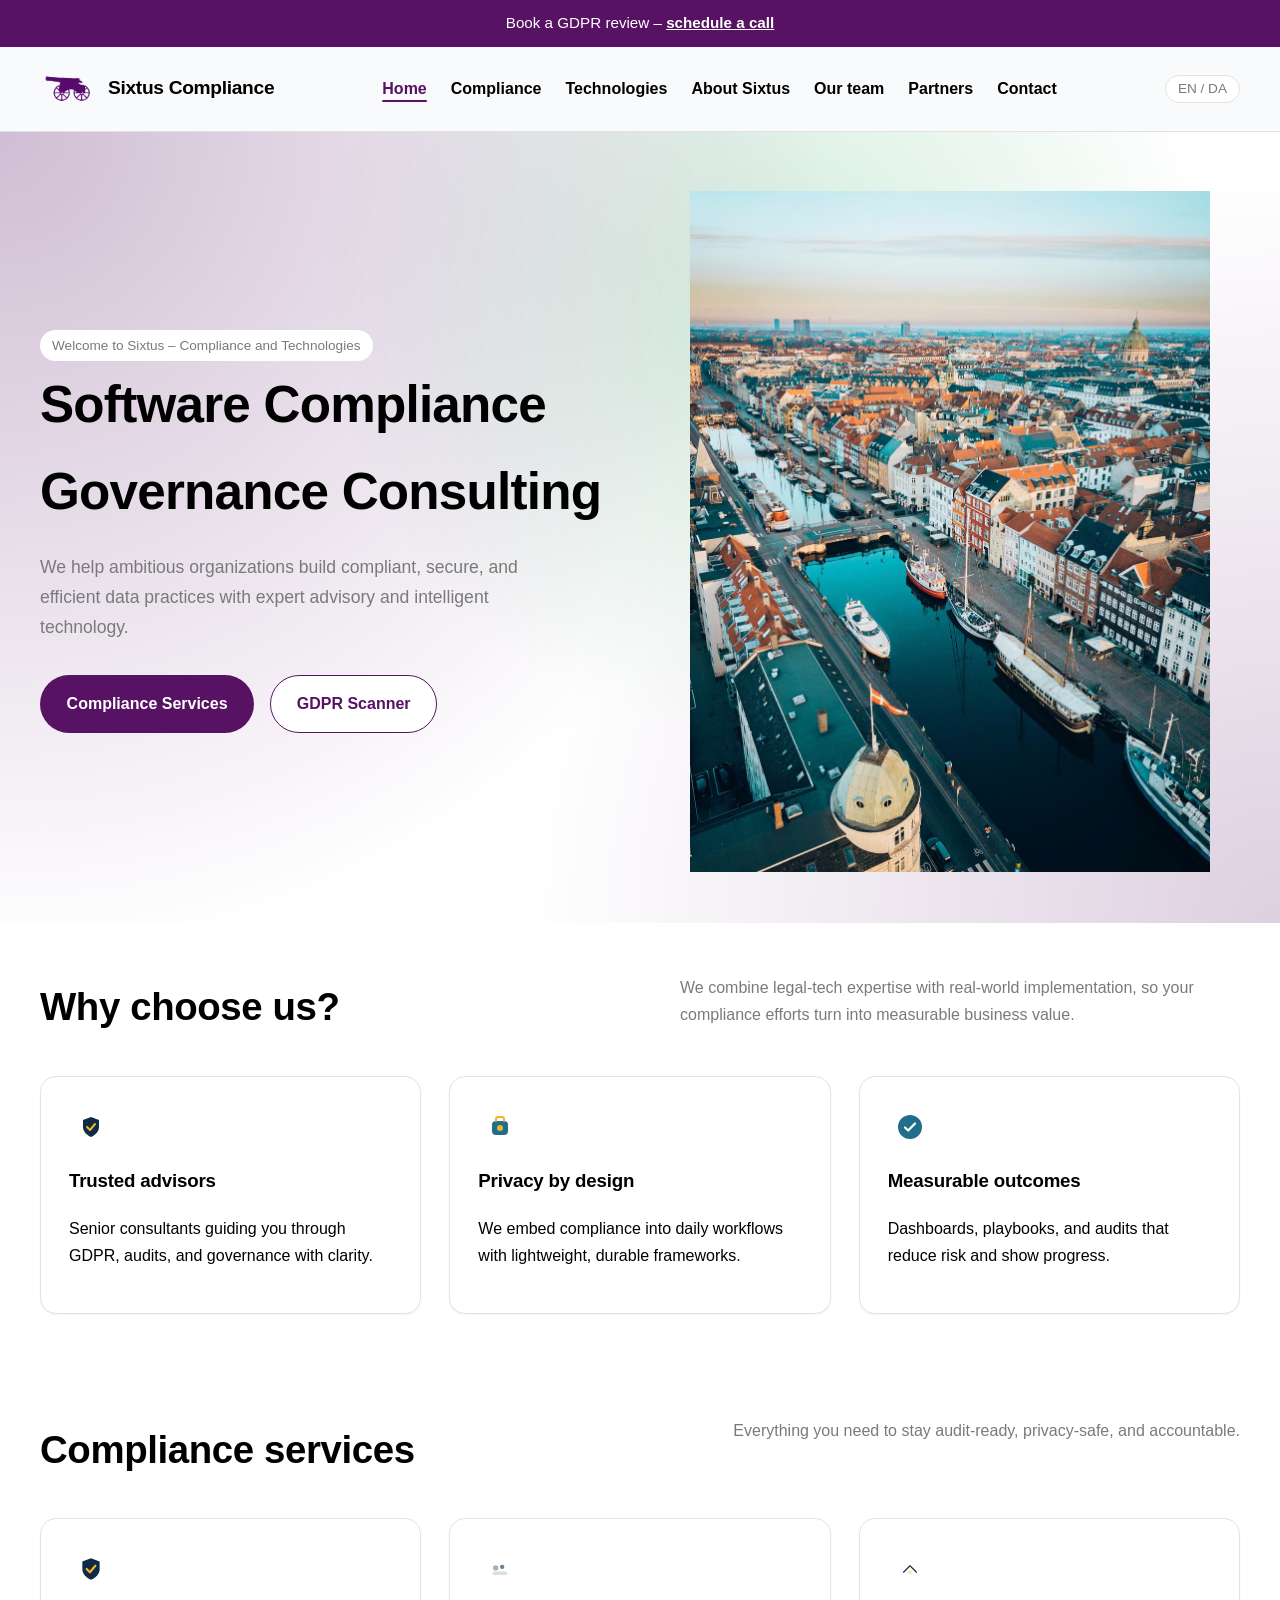
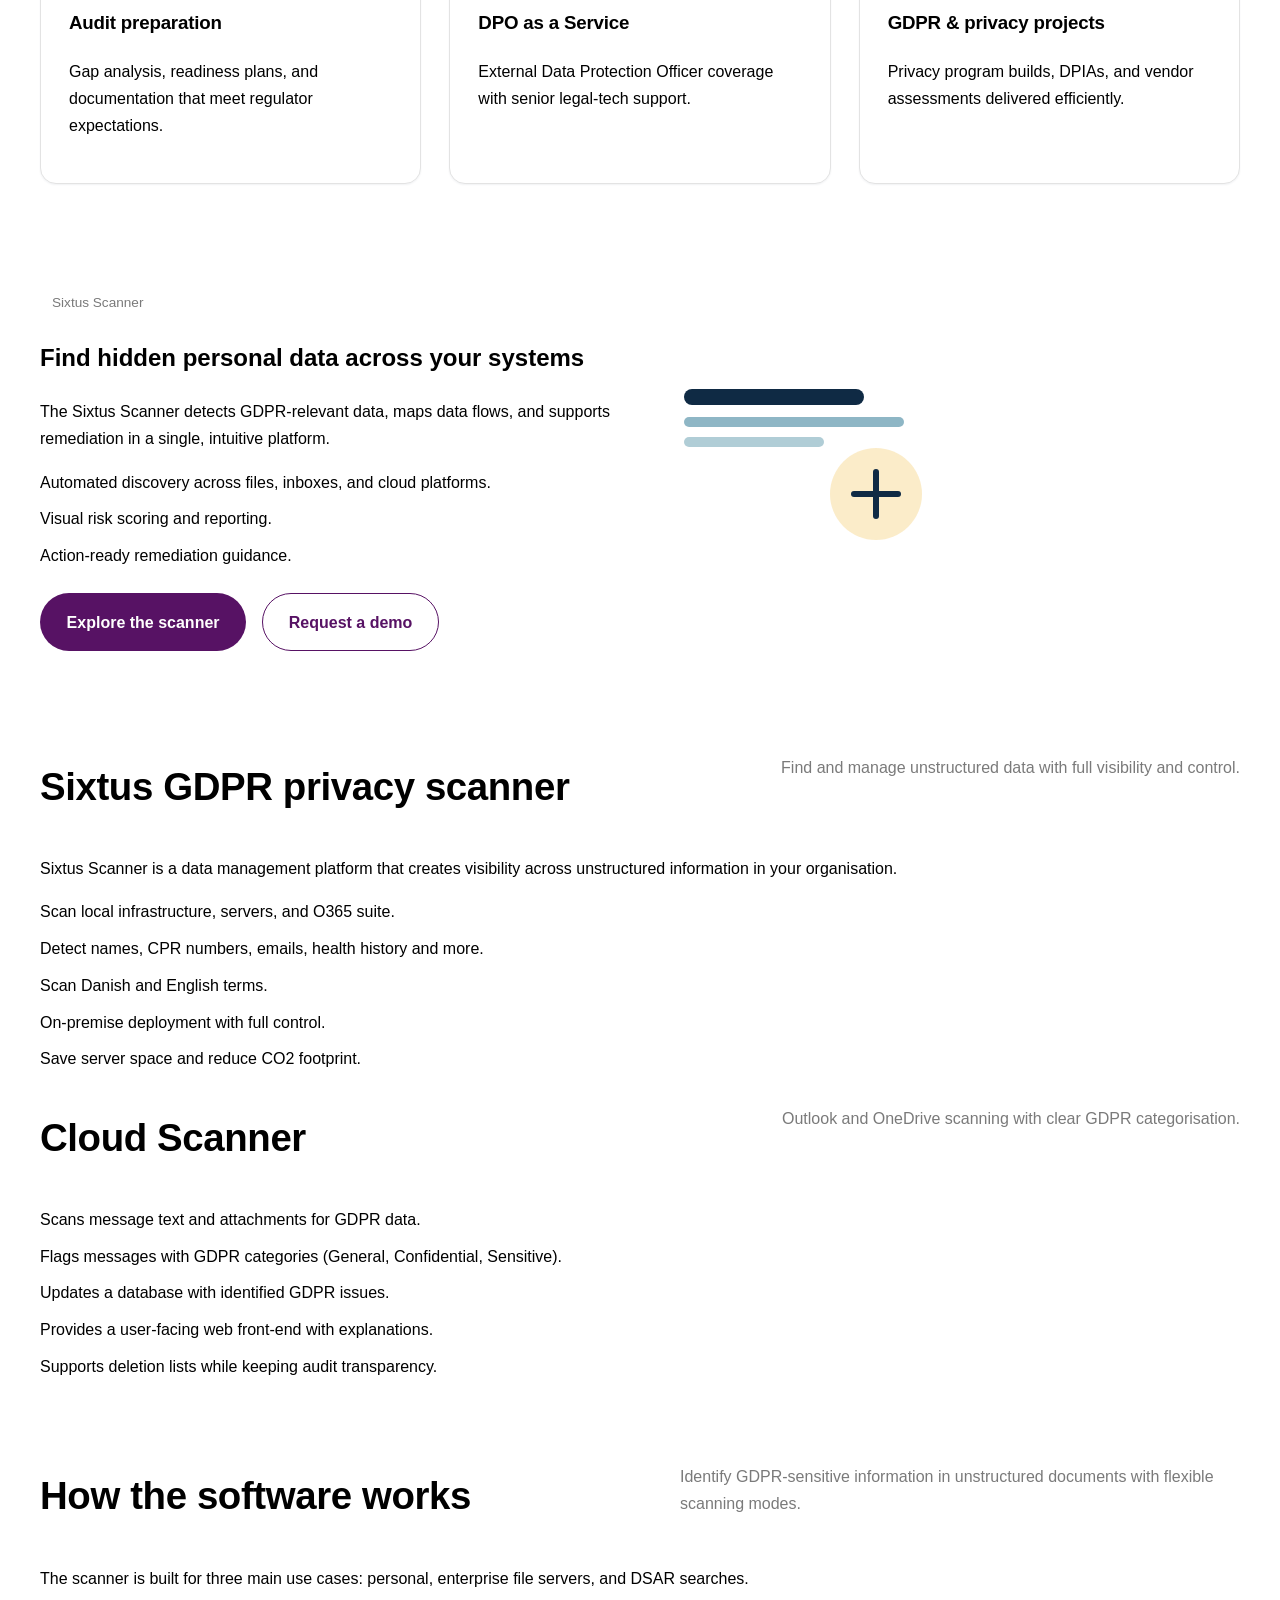
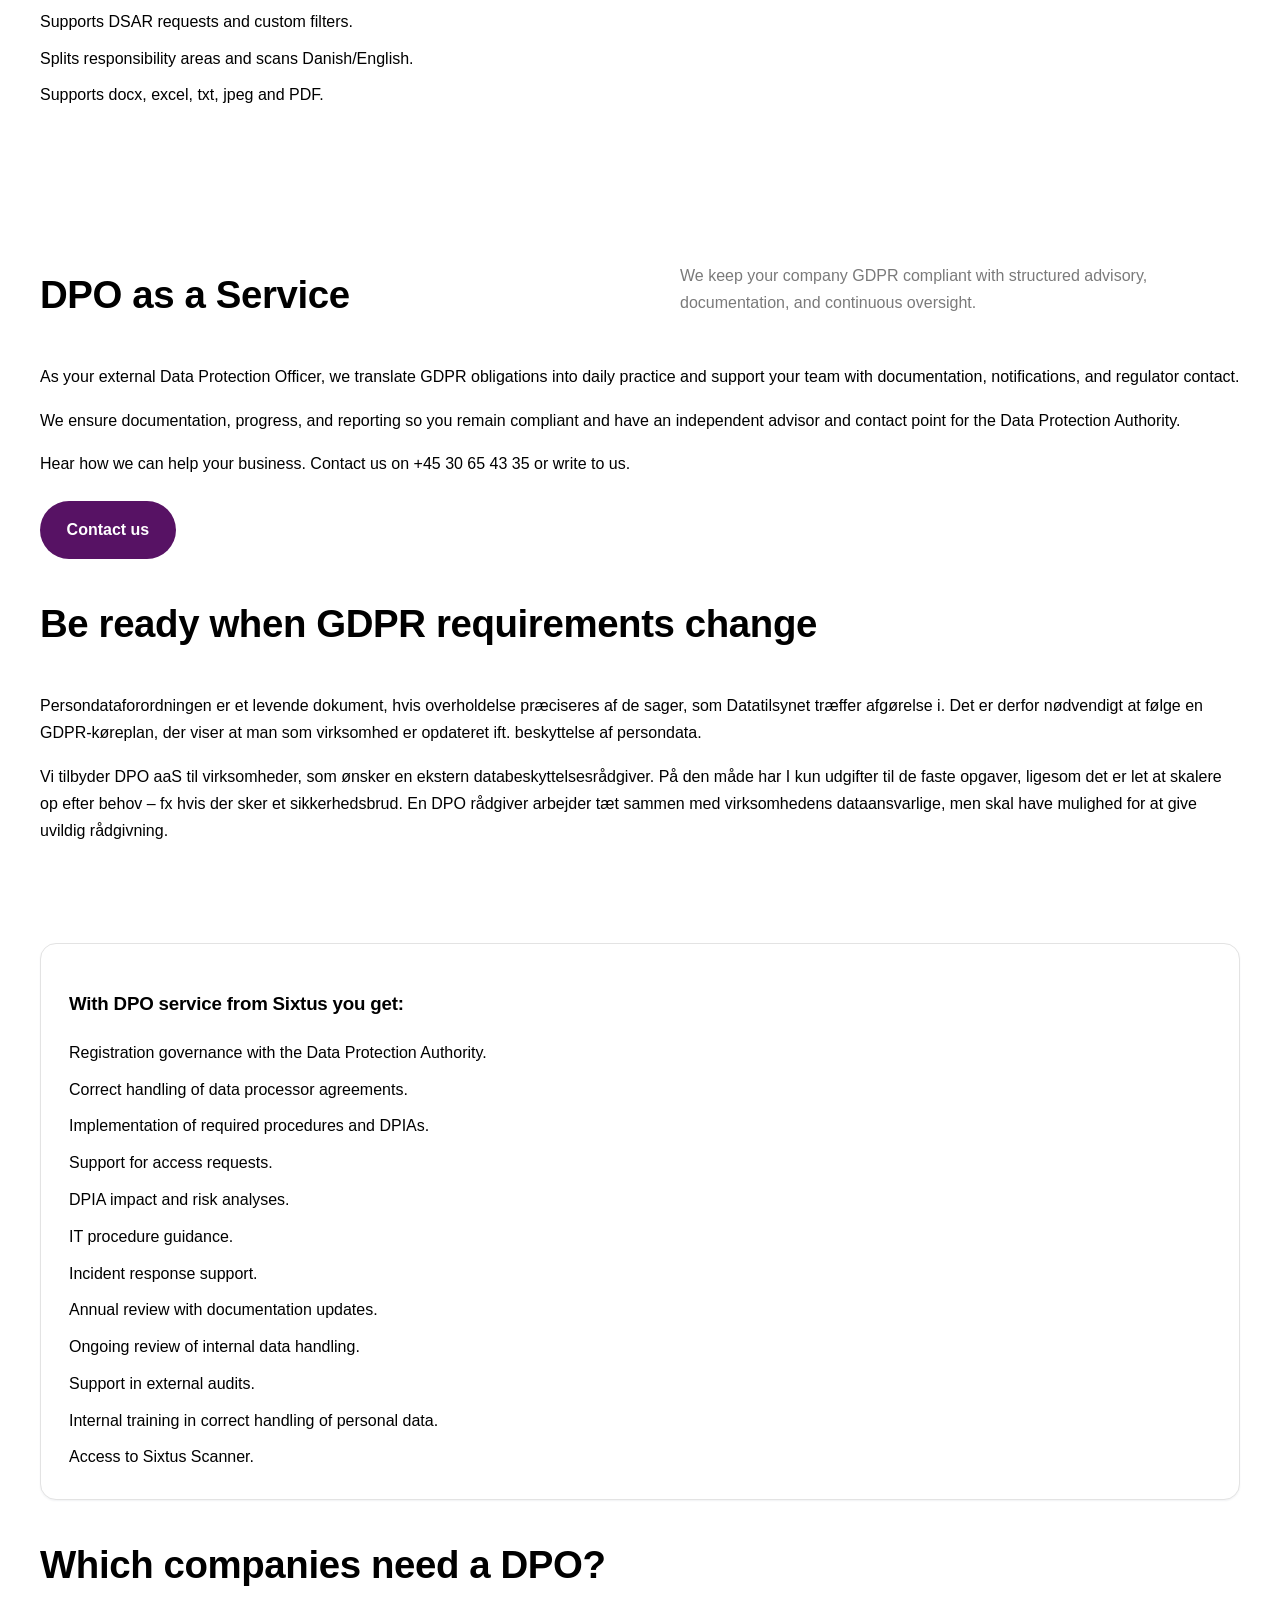
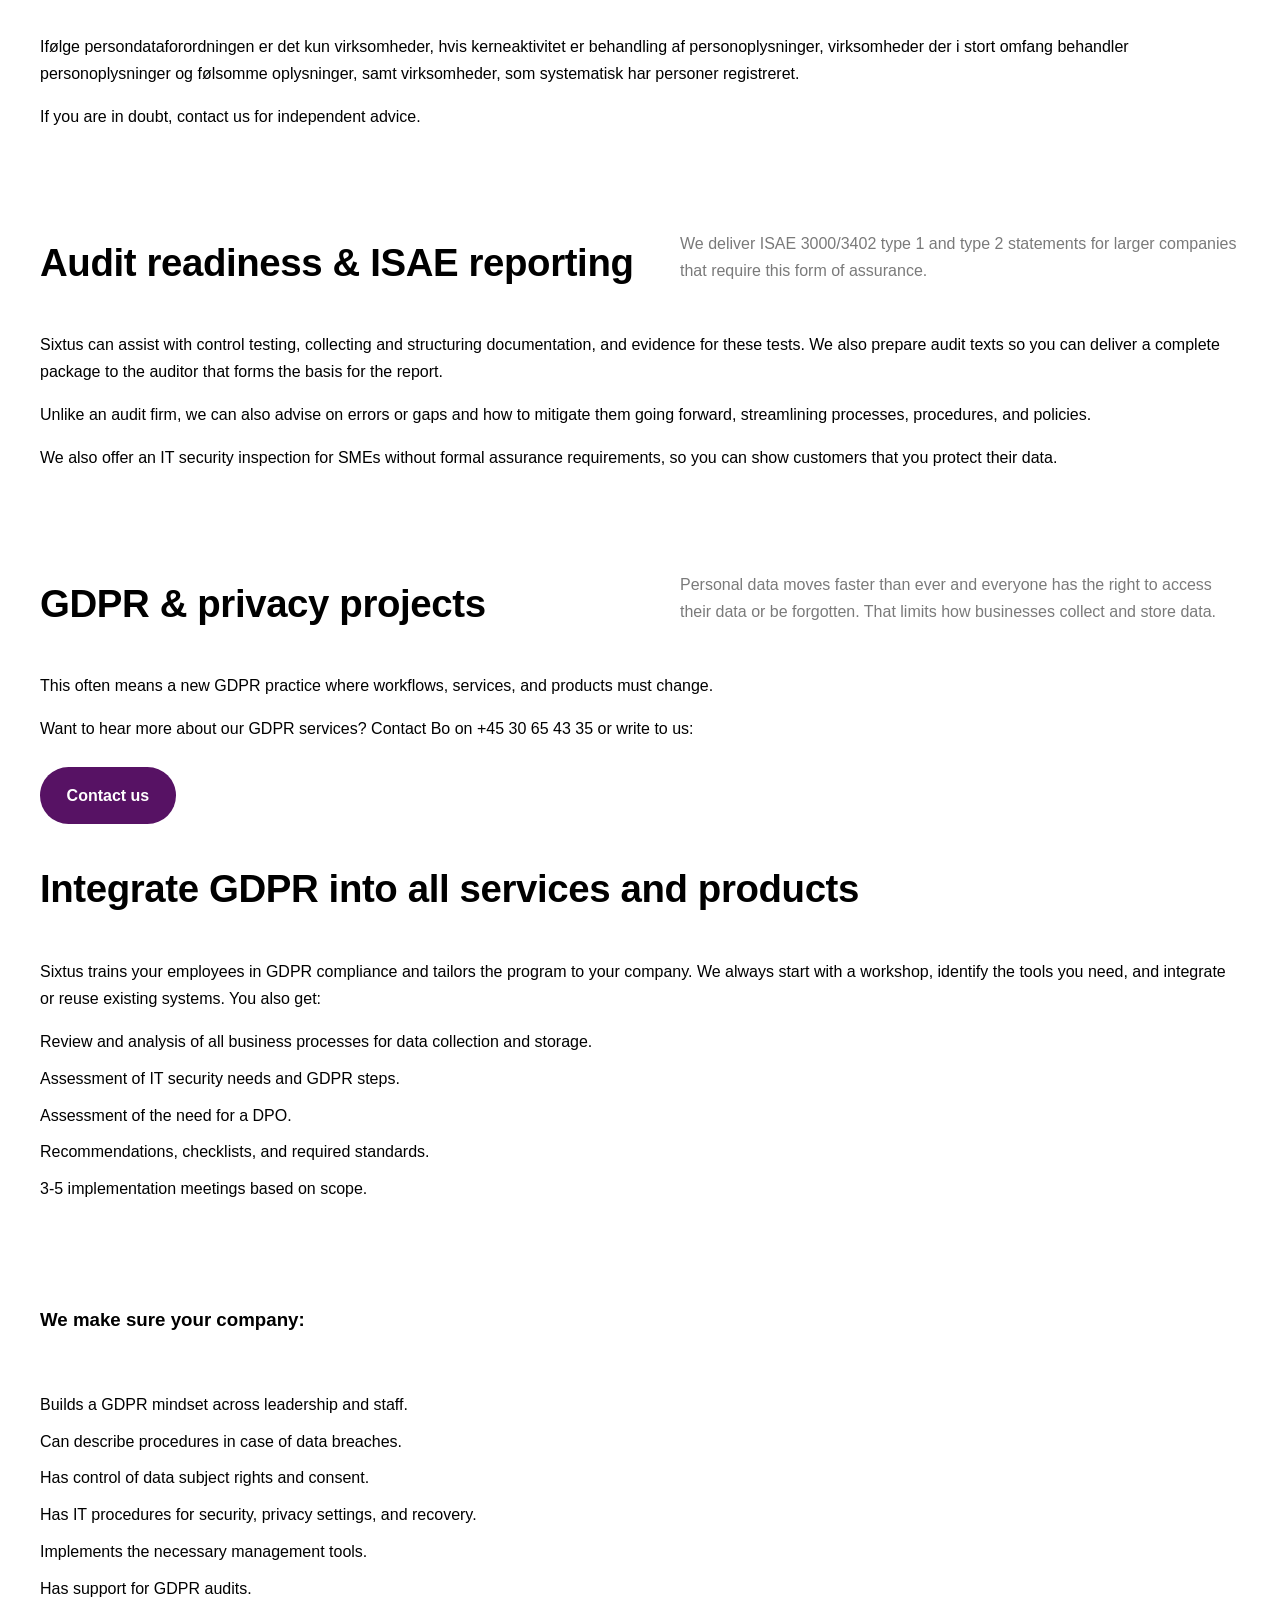
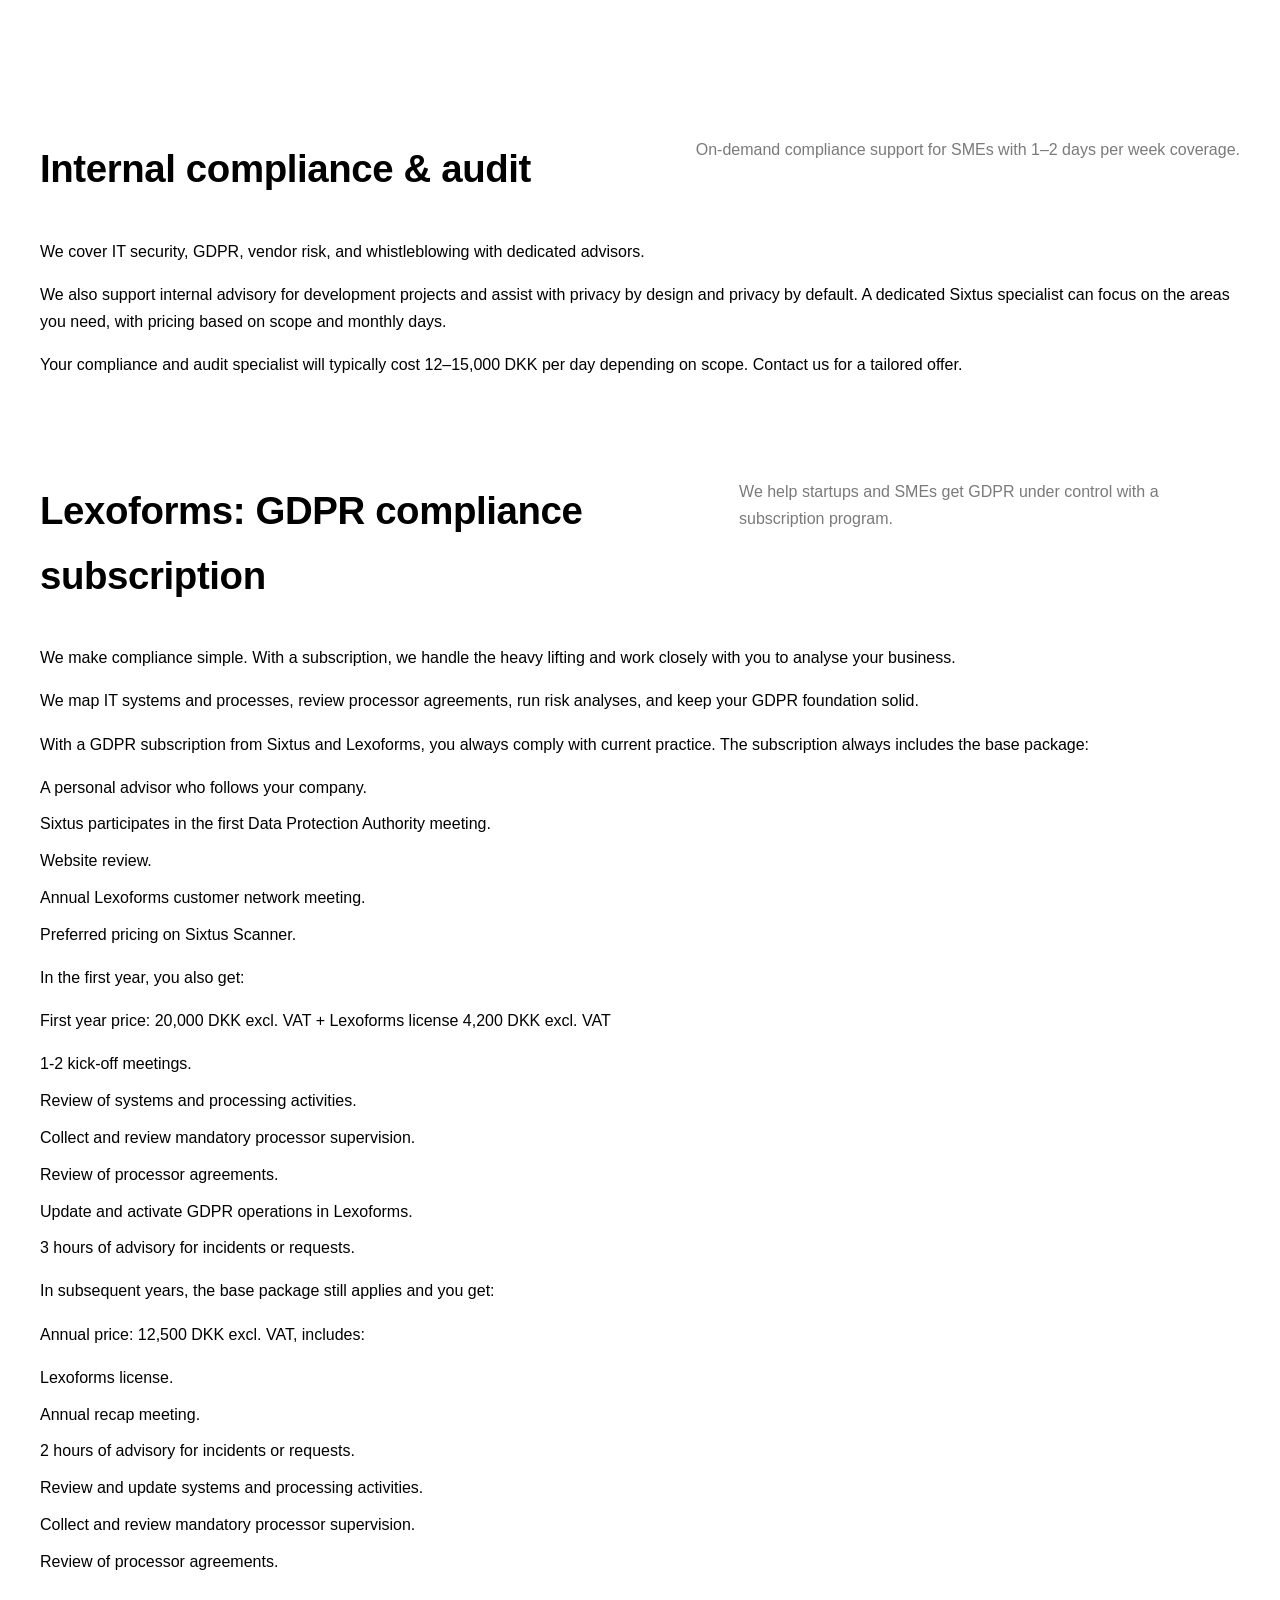
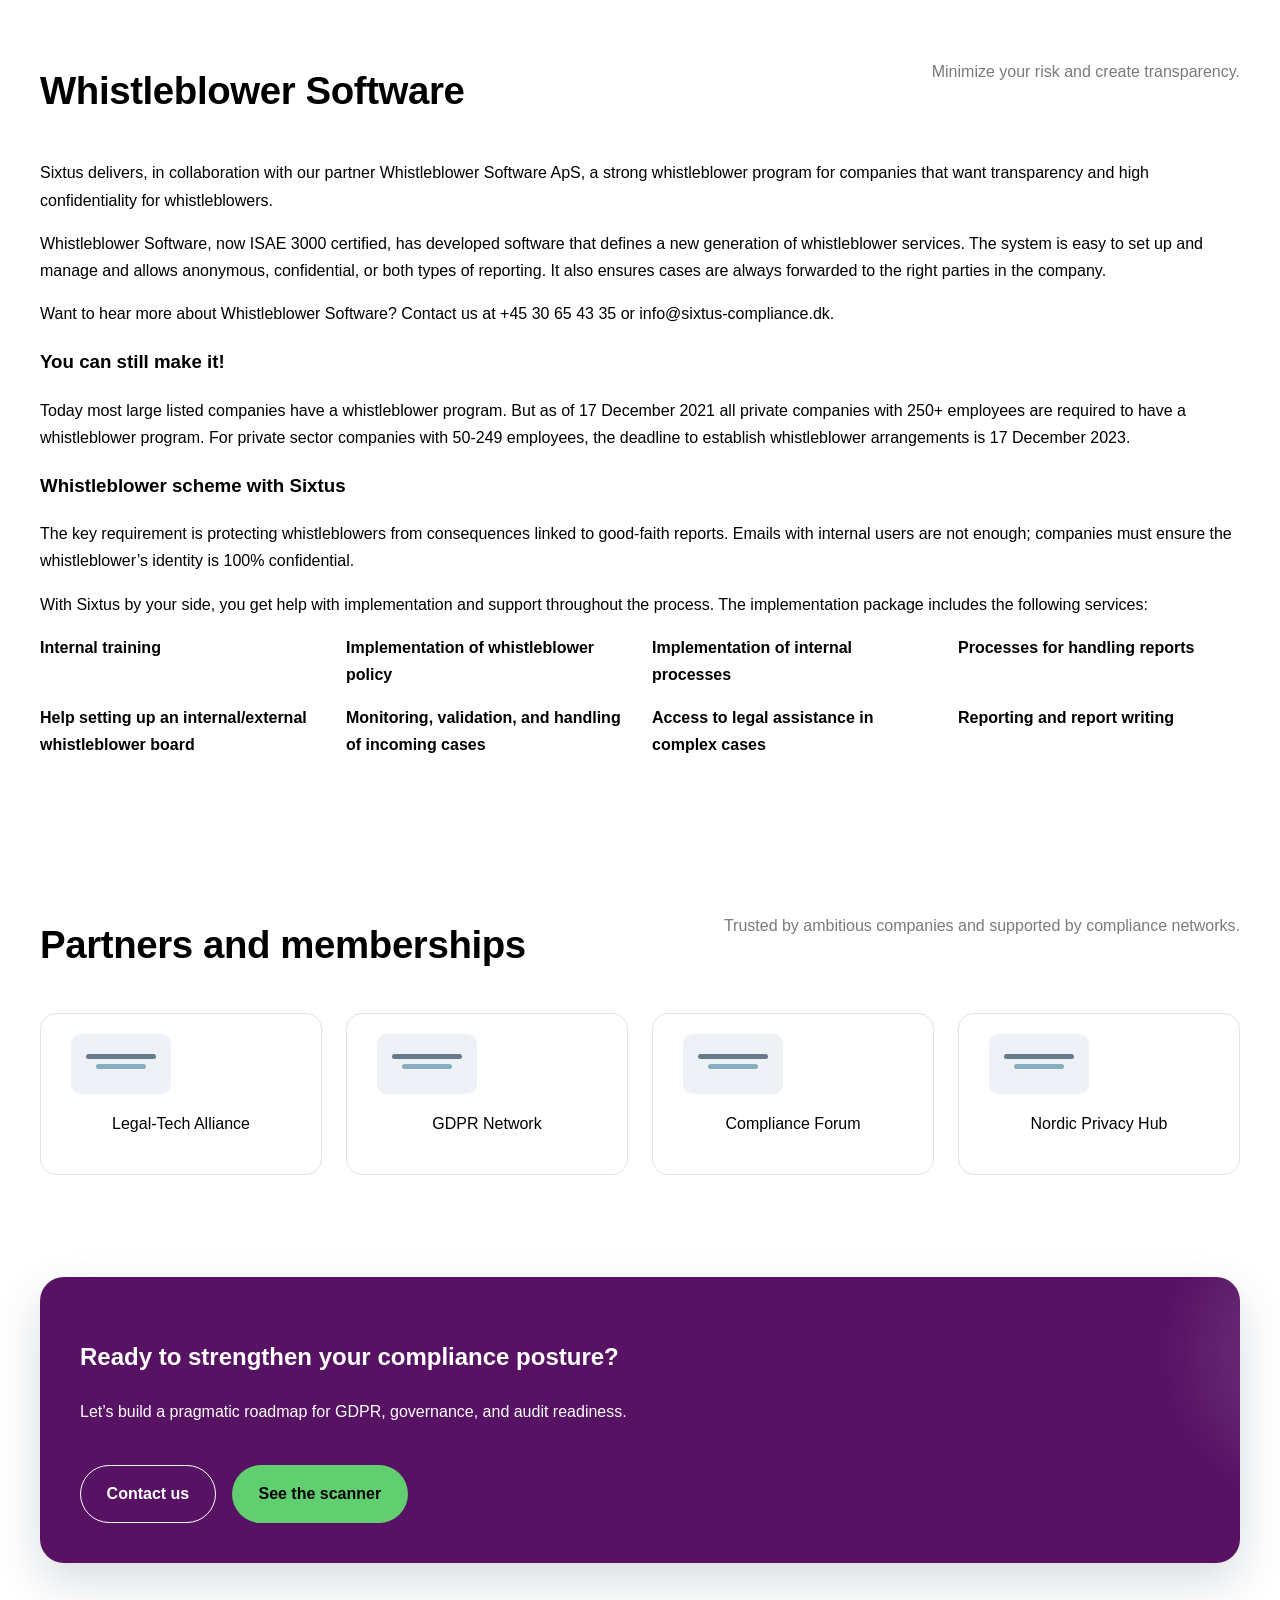
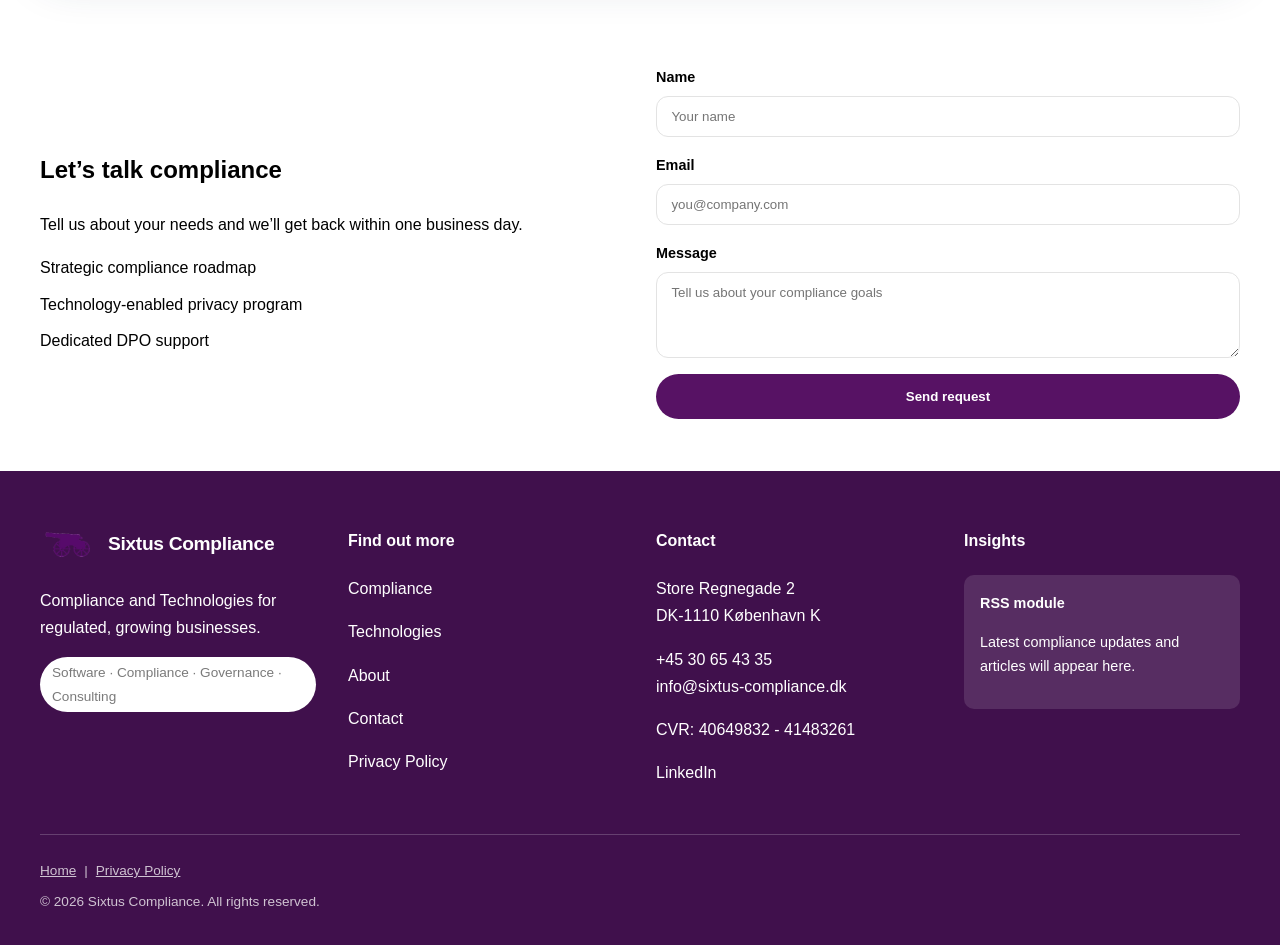
==== commit dd63403d: "Update CVR number" ====
--- a/index.html
+++ b/index.html
@@ -505,7 +505,7 @@
         <p>Store Regnegade 2<br>DK-1110 København K</p>
         <p>+45 30 65 43 35<br>
         <a href="mailto:info@sixtus-compliance.dk">info@sixtus-compliance.dk</a></p>
-        <p>CVR: 4300 0000</p>
+    <p>CVR: 40649832 - 41483261</p>
         <p><a href="https://www.linkedin.com/company/sixtus-group/posts/?feedView=all" target="_blank" rel="noopener">LinkedIn</a></p>
       </div>
       <div>
